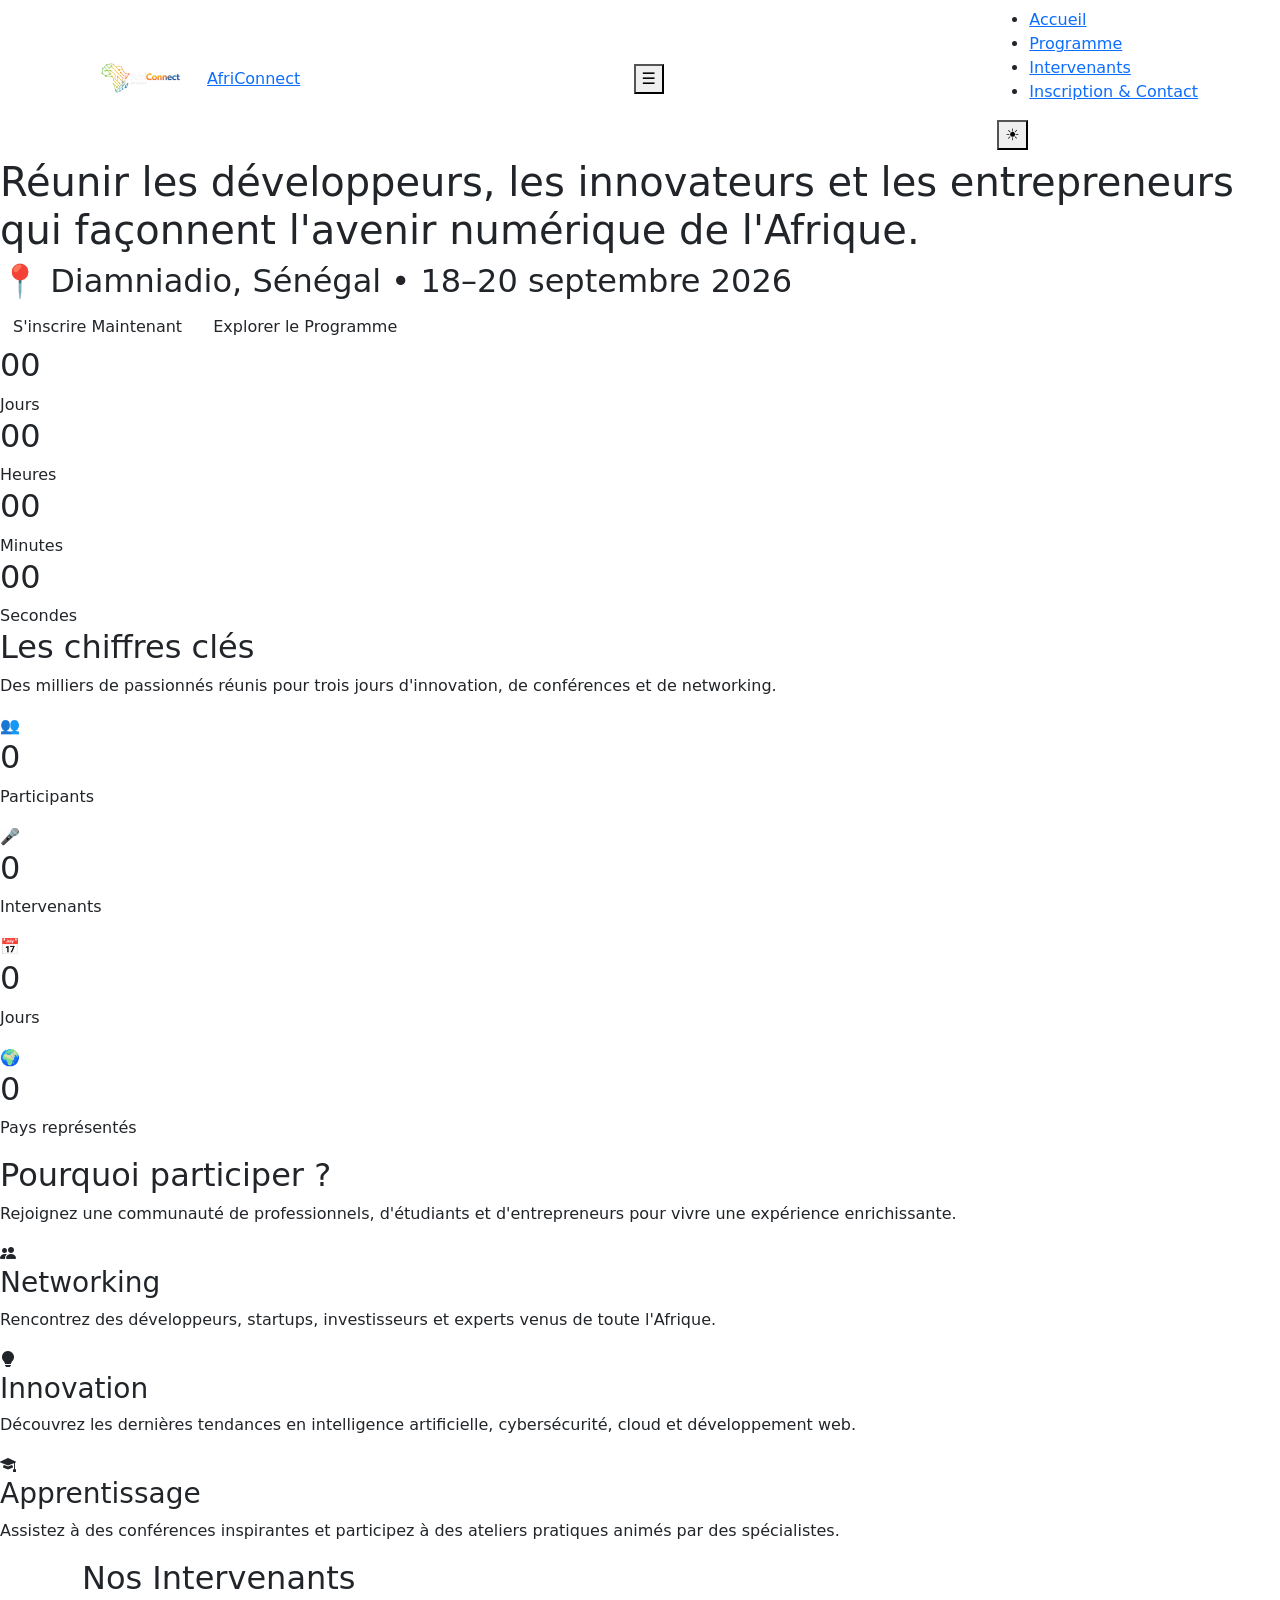
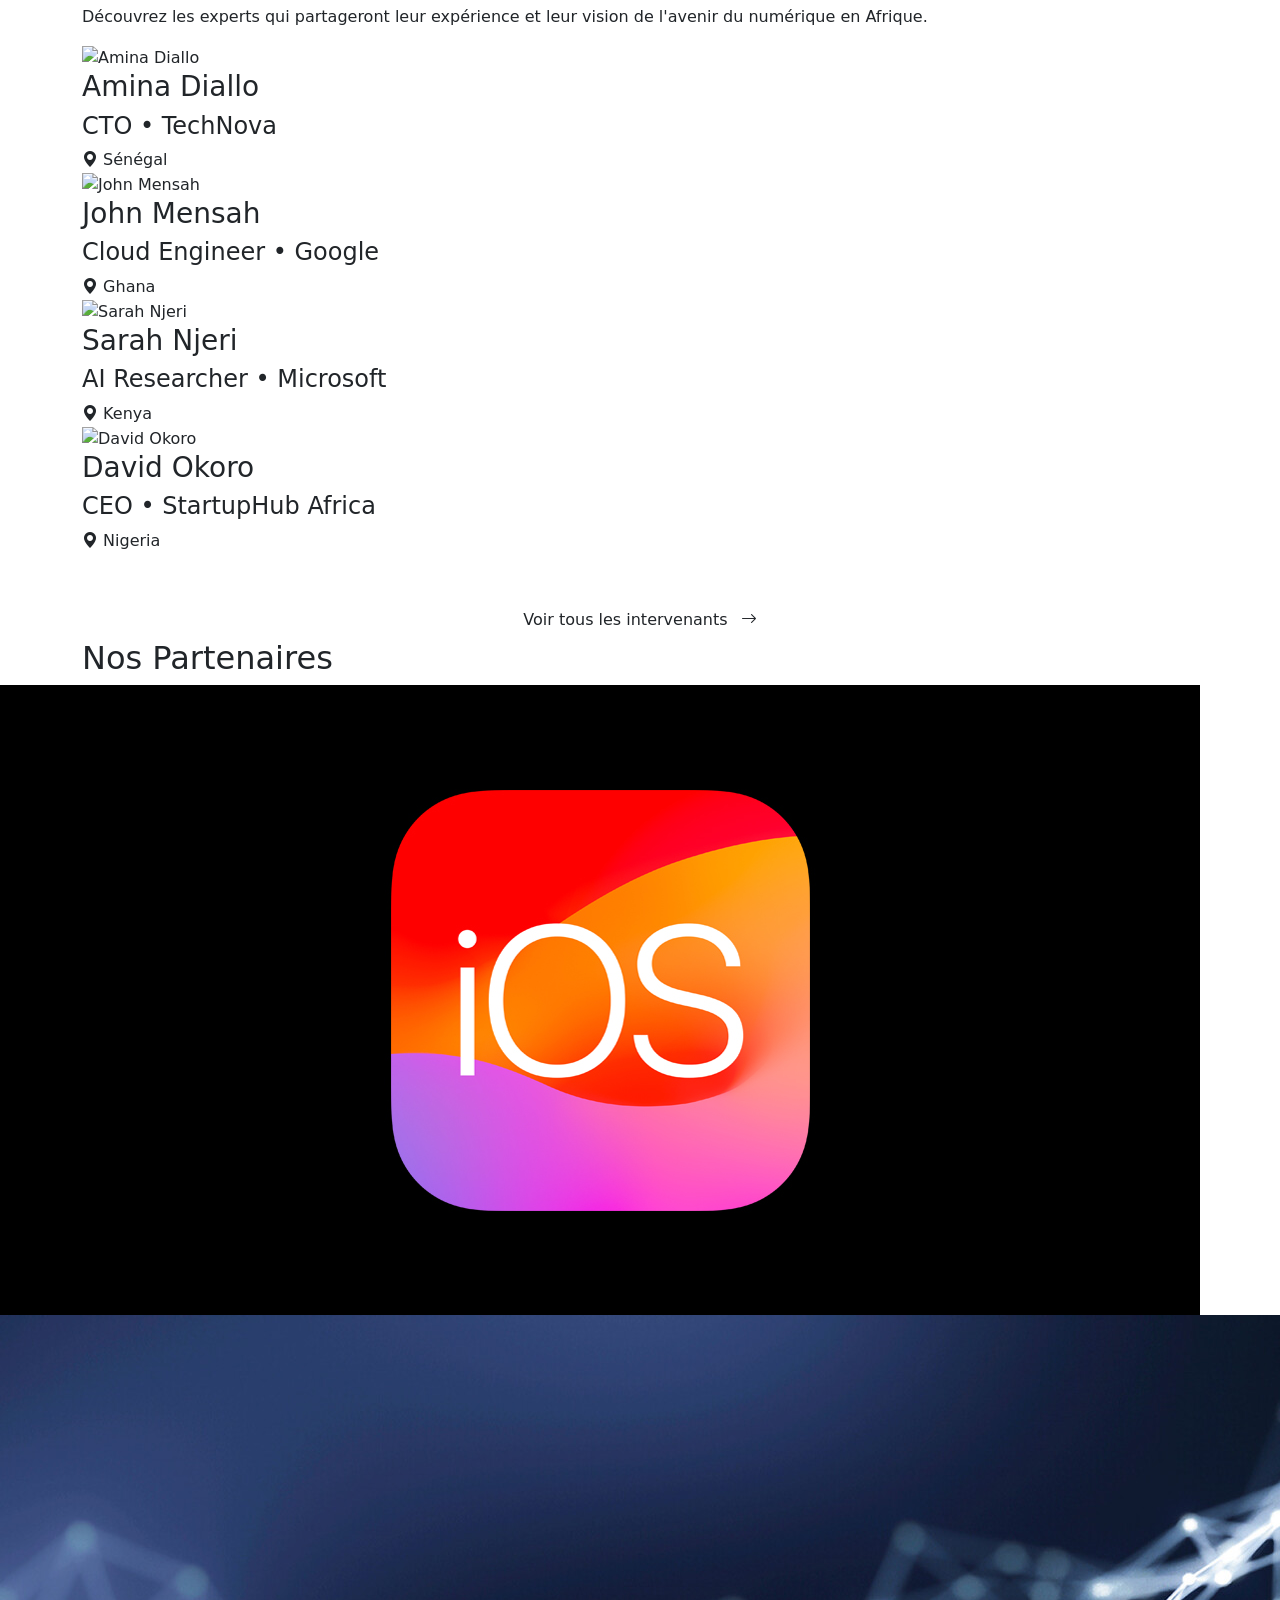
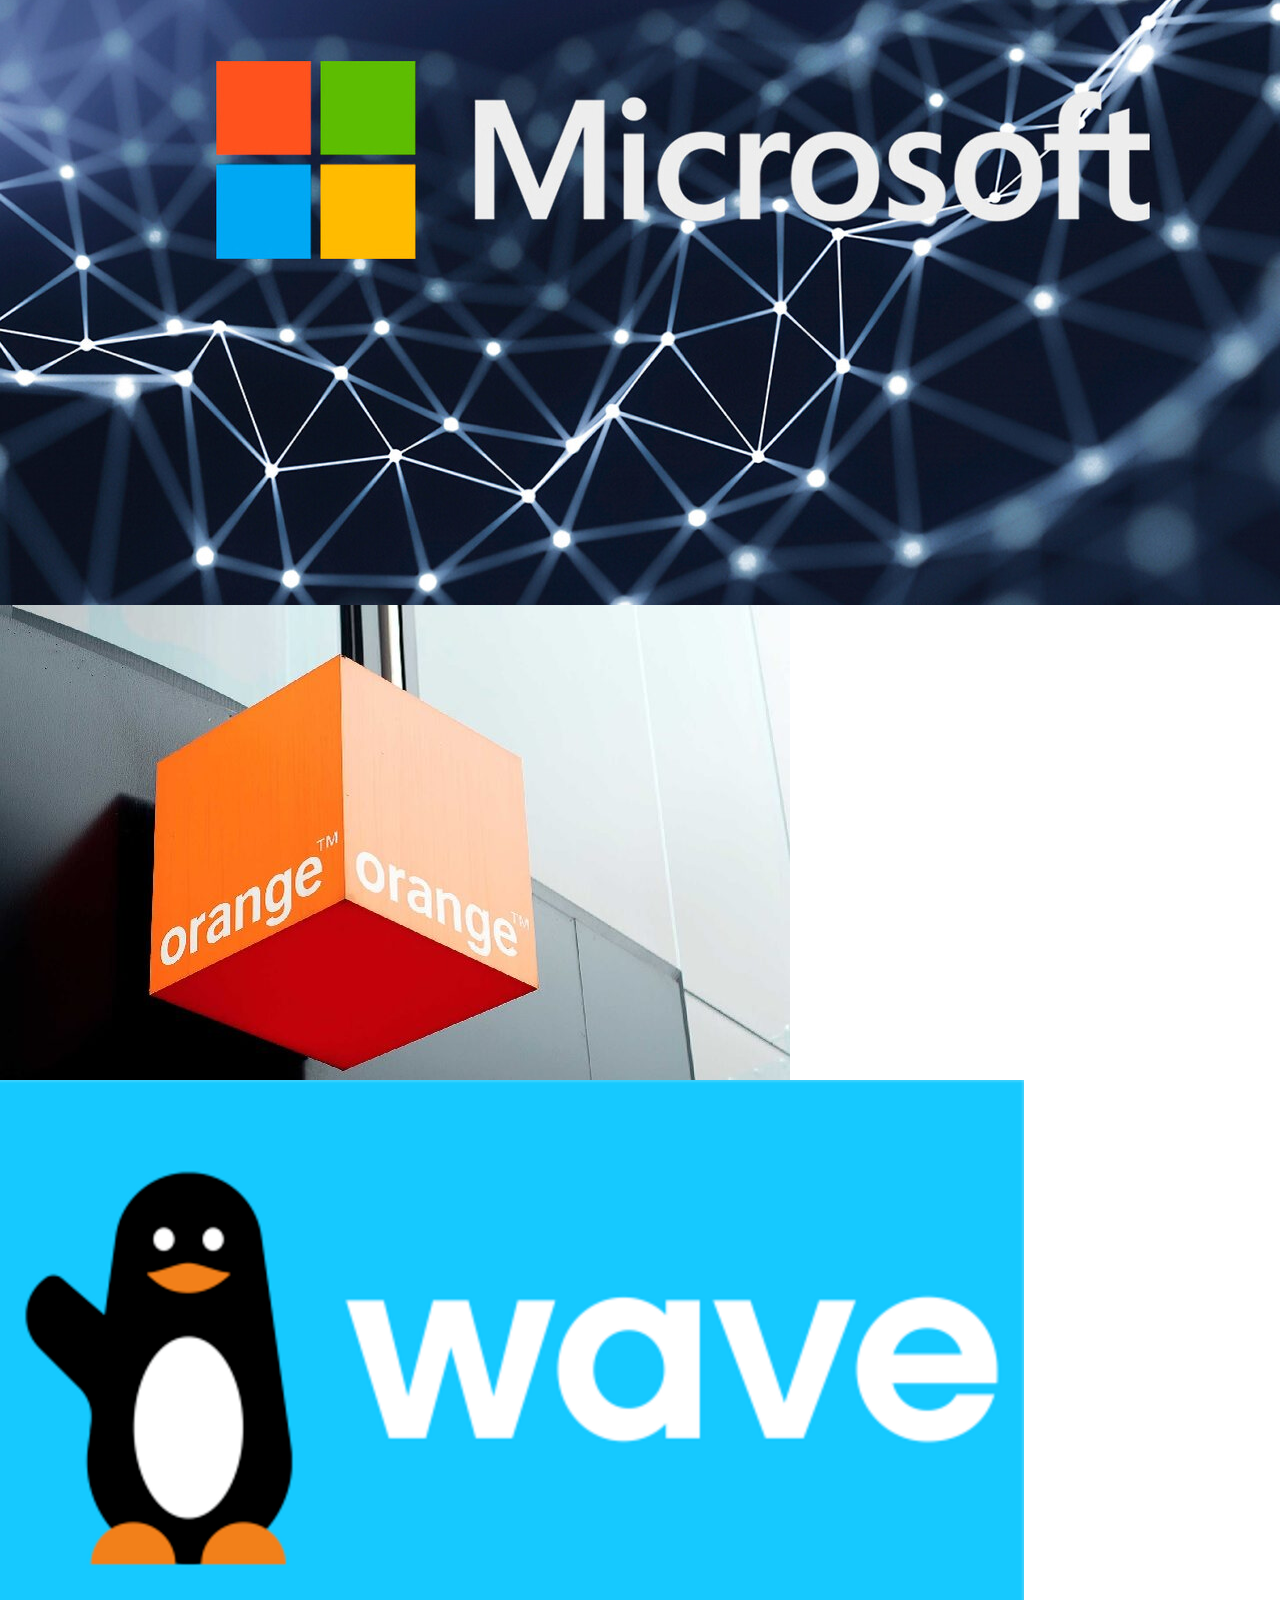
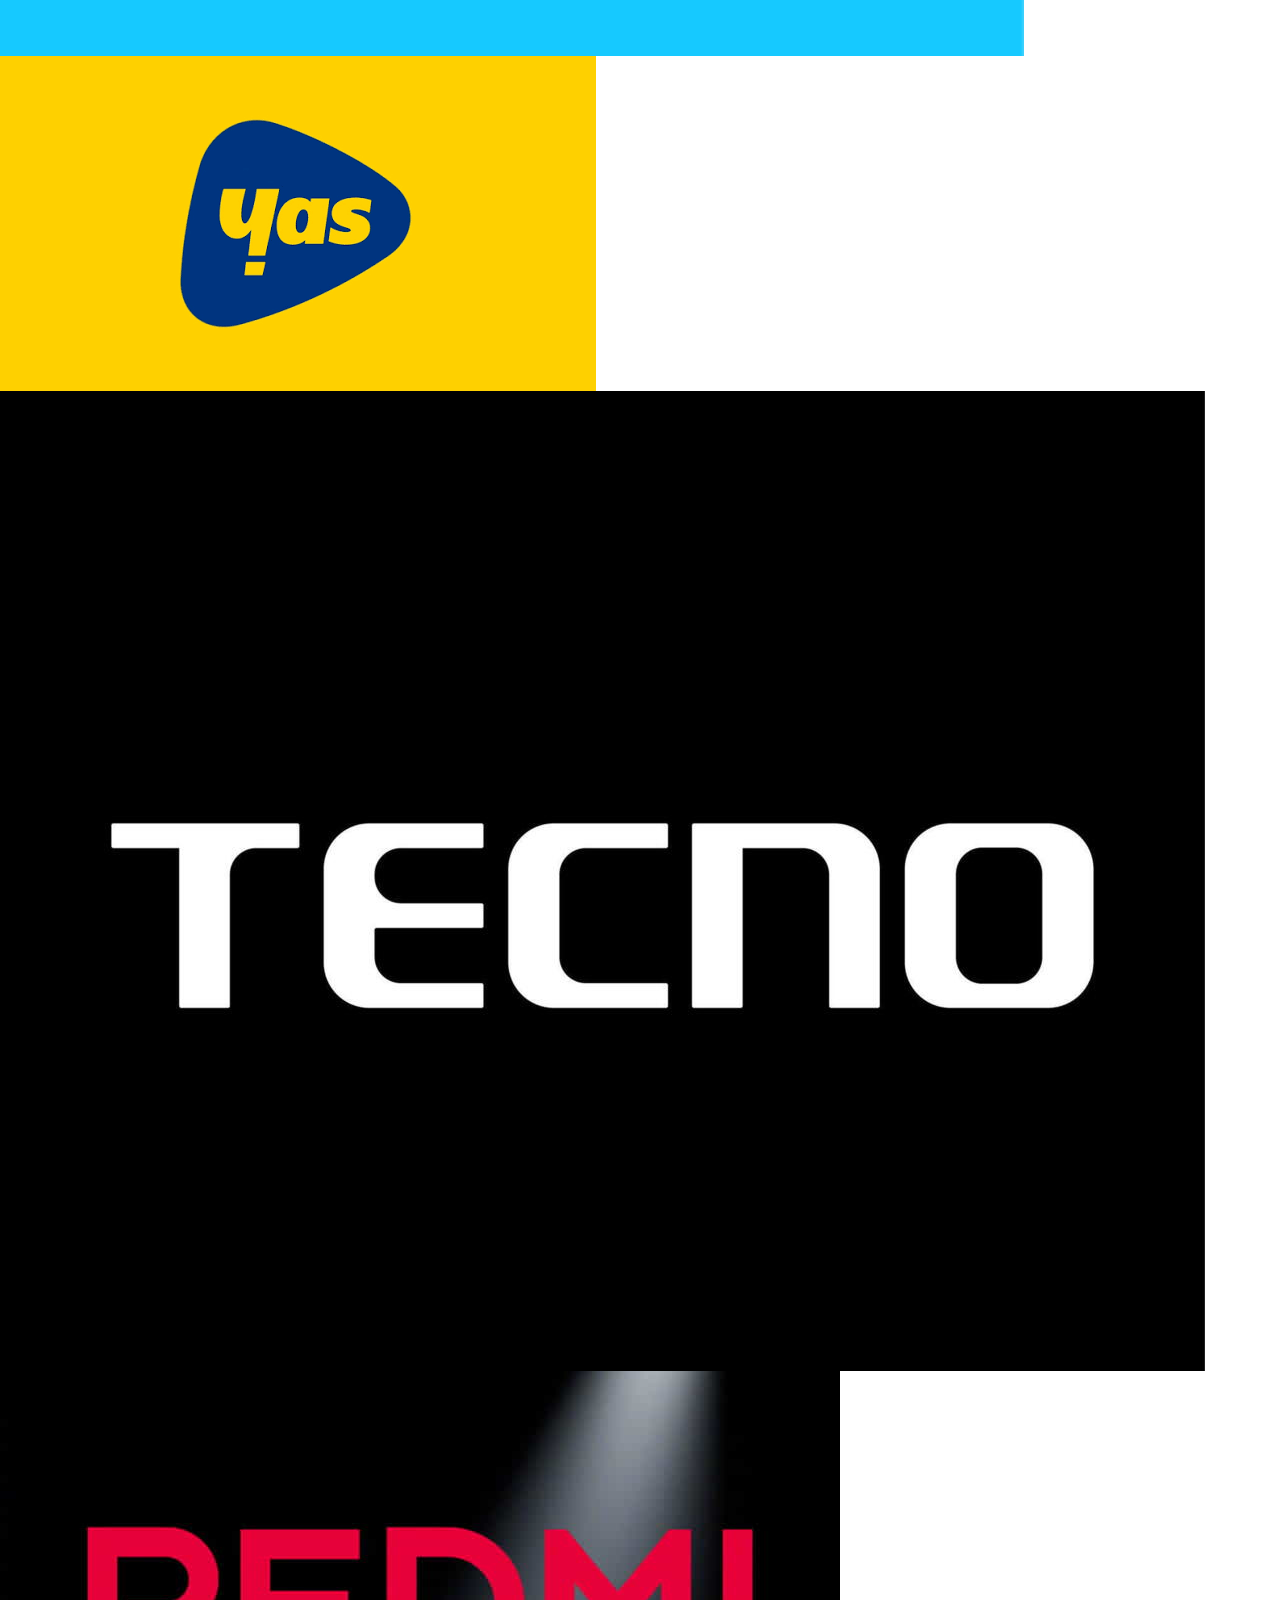
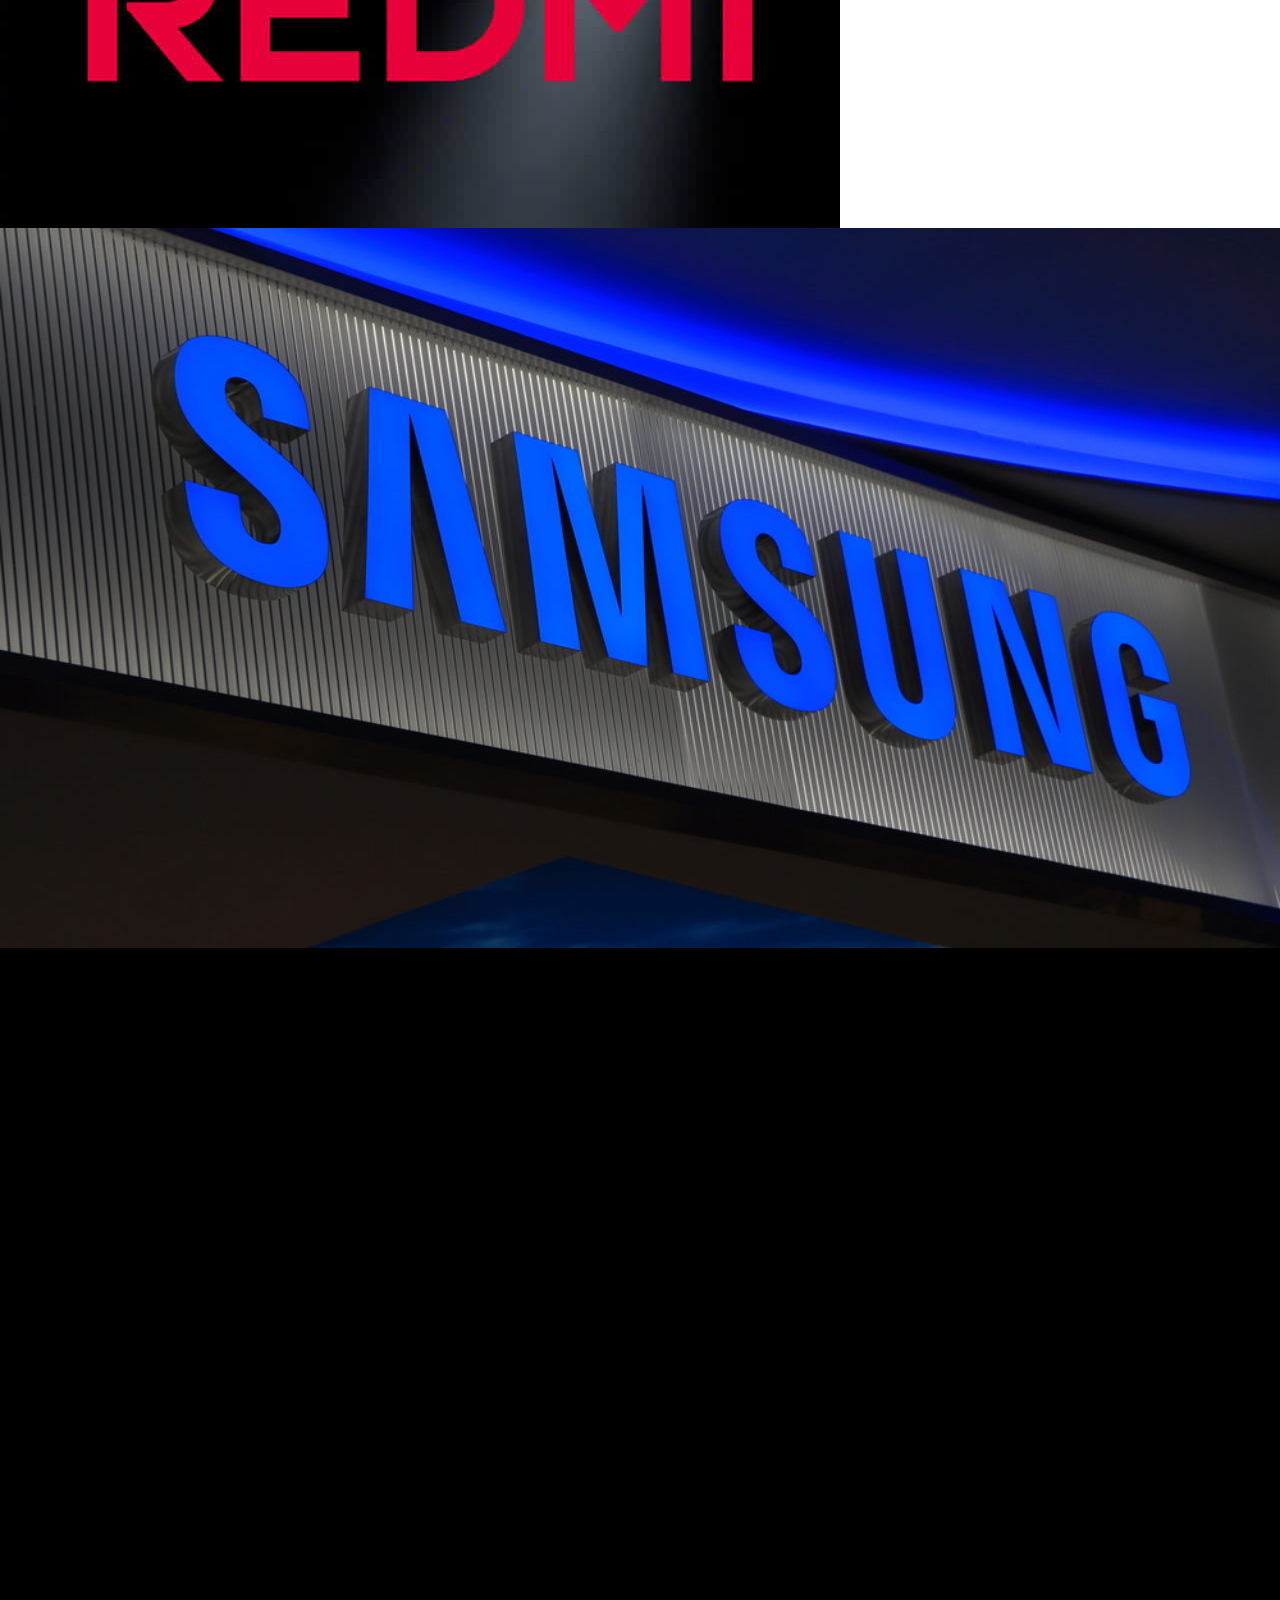
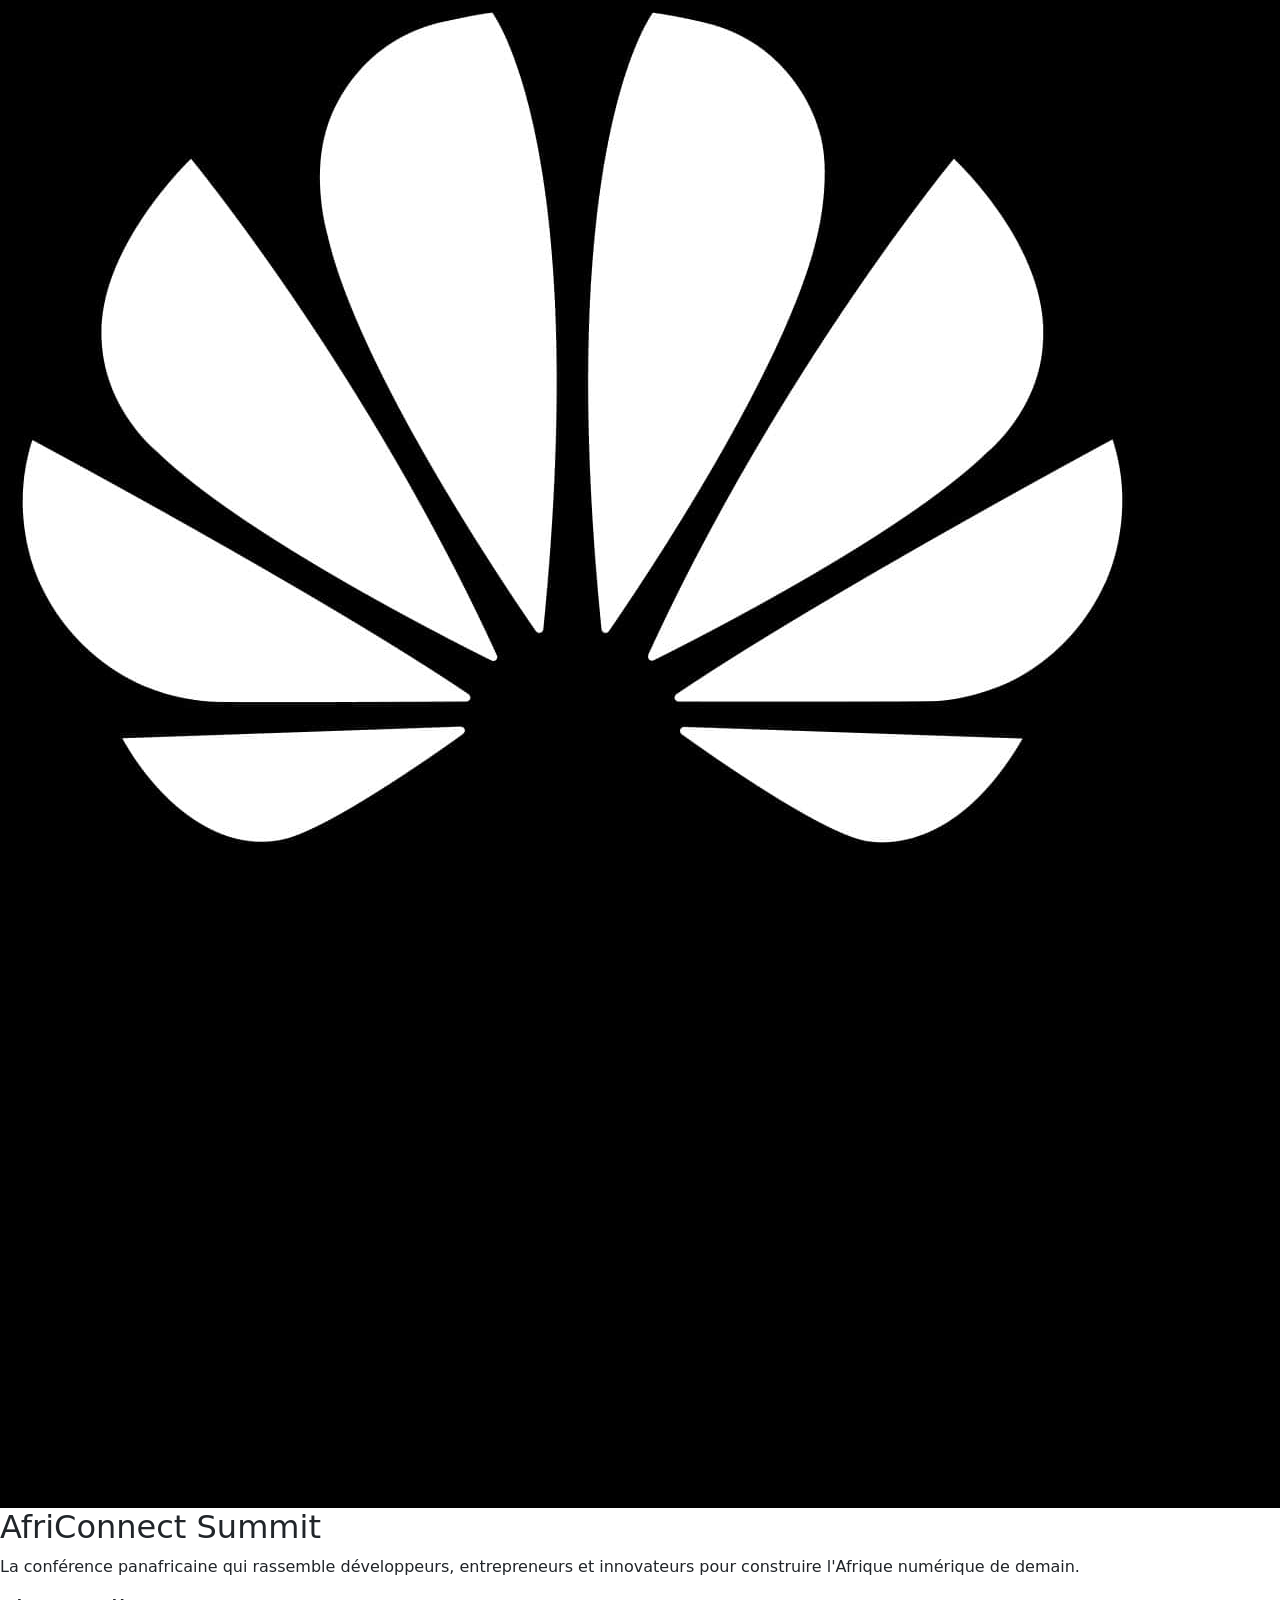
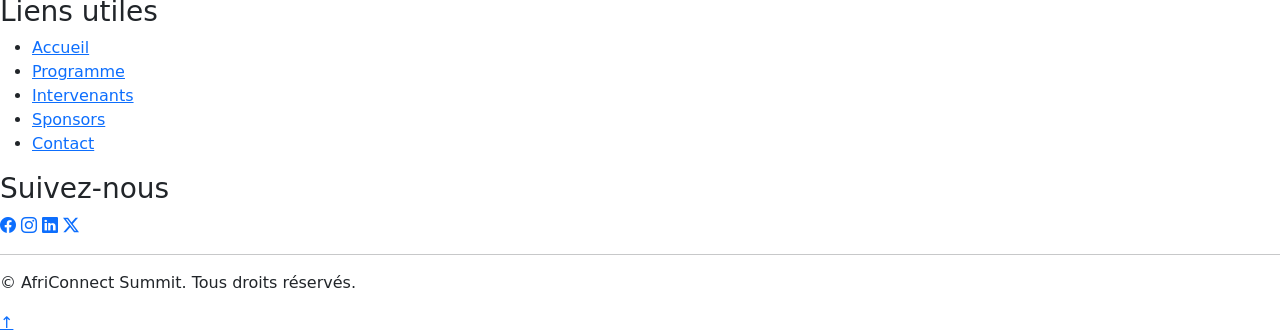
==== index.html @ ab61343c "structure html complete de toutes les pages" ====
<!doctype html>
<html lang="Fr">
  <head>
    <meta charset="UTF-8" >
    <meta name="viewport" content="width=device-width, initial-scale=1.0" >
    <link
      href="https://cdn.jsdelivr.net/npm/bootstrap@5.3.0/dist/css/bootstrap.min.css" rel="stylesheet">
    <link
      rel="stylesheet"
      href="https://cdn.jsdelivr.net/npm/bootstrap-icons/font/bootstrap-icons.css">
    <link rel="stylesheet" href="css/style.css" >
    <title>AfriConnect Summit - Accueil</title>
  </head>
  <body>
    <!--===================================================== 
              barre de navigation communne a toutes les pages
         ========================================================= -->

    <header>
      <nav class="navbar">
        <div class="container">
          <div class="logo">
            <img
              src="images/LogoAfriconnectSummit.png"
              alt="Logo AfriConnect"
              width="120">
            <a href="index.html">AfriConnect</a>
          </div>

          <button class="burger" id="burger">☰</button>

          <div class="nav-menu" id="nav-menu">
            <ul class="nav-links">
              <li><a href="index.html">Accueil</a></li>
              <li><a href="programme.html">Programme</a></li>
              <li><a href="intervenants.html">Intervenants</a></li>
              <li><a href="contact.html">Inscription & Contact</a></li>
            </ul>

            <button id="theme-btn" class="theme-btn">☀️</button>
          </div>
        </div>
      </nav>
    </header>
    <main>
      <!-- =======================================================
             section hero
     ======================================================== -->

      <section class="hero">
        <div class="texte-container">
          <h1 class="titre-pricipal">
            Réunir les développeurs, les innovateurs et les entrepreneurs qui
            façonnent l'avenir numérique de l'Afrique.
          </h1>
          <h2 class="sous-titre">
            📍 Diamniadio, Sénégal • 18–20 septembre 2026
          </h2>
        </div>
        <div class="btn-container">

          <a href="contact.html" class="btn ">S'inscrire Maintenant</a>

          <a href="programme.html" class="btn">Explorer le Programme</a>
        </div>

        <div class="compte-a-rebours">
          <div>
            <h2 id="jours">00</h2>
            <span>Jours</span>
          </div>

          <div>
            <h2 id="heures">00</h2>
            <span>Heures</span>
          </div>

          <div>
            <h2 id="minutes">00</h2>
            <span>Minutes</span>
          </div>

          <div>
            <h2 id="secondes">00</h2>
            <span>Secondes</span>
          </div>
        </div>
      </section>

      <!--============================
        section chiffres cles  
     ===========================-->
      <section class="stats-section">
        <div class="stats-container">
          <h2 class="titre">Les chiffres clés</h2>

          <p class="sous-titre">
            Des milliers de passionnés réunis pour trois jours d'innovation, de
            conférences et de networking.
          </p>

          <div class="stats-grid">
            <div class="stat-card">
              <div class="icon">👥</div>
              <h2 class="counter" data-target="1200">0</h2>
              <p>Participants</p>
            </div>

            <div class="stat-card">
              <div class="icon">🎤</div>
              <h2 class="counter" data-target="48">0</h2>
              <p>Intervenants</p>
            </div>

            <div class="stat-card">
              <div class="icon">📅</div>
              <h2 class="counter" data-target="3">0</h2>
              <p>Jours</p>
            </div>

            <div class="stat-card">
              <div class="icon">🌍</div>
              <h2 class="counter" data-target="12">0</h2>
              <p>Pays représentés</p>
            </div>
          </div>
        </div>
      </section>

      <section class="pourquoi-participer">
        <div class="why-container">
          <h2 class="titre">Pourquoi participer ?</h2>

          <p class="sous-titre">
            Rejoignez une communauté de professionnels, d'étudiants et
            d'entrepreneurs pour vivre une expérience enrichissante.
          </p>

          <div class="why-container">
            <div class="why-card">
              <div class="icon">
                <i class="bi bi-people-fill"></i>
              </div>

              <h3>Networking</h3>

              <p>
                Rencontrez des développeurs, startups, investisseurs et experts
                venus de toute l'Afrique.
              </p>
            </div>

            <div class="why-card">
              <div class="icon">
                <i class="bi bi-lightbulb-fill"></i>
              </div>

              <h3>Innovation</h3>

              <p>
                Découvrez les dernières tendances en intelligence artificielle,
                cybersécurité, cloud et développement web.
              </p>
            </div>

            <div class="why-card">
              <div class="icon">
                <i class="bi bi-mortarboard-fill"></i>
              </div>

              <h3>Apprentissage</h3>

              <p>
                Assistez à des conférences inspirantes et participez à des
                ateliers pratiques animés par des spécialistes.
              </p>
            </div>
          </div>
        </div>
      </section>

      <!--=============================
           section intervenants 
        ==================================-->

      <section class="intervenants-section">
        <div class="container">
          <h2 class="titre">Nos Intervenants</h2>

          <p class="sous-titre">
            Découvrez les experts qui partageront leur expérience et leur vision
            de l'avenir du numérique en Afrique.
          </p>

          <div class="intervenant-grid">
            <!-- intervenant 1 -->

            <div class="intervenant-card">
              <div class="intervenant-image">
                <img src="images/speaker1.jpg" alt="Amina Diallo" >
              </div>

              <div class="intervenant-content">
                <h3>Amina Diallo</h3>

                <h4>CTO • TechNova</h4>

                <span class="country">
                  <i class="bi bi-geo-alt-fill"></i>
                  Sénégal
                </span>
              </div>
            </div>

            <!-- intervenant 2 -->

            <div class="intervenant-card">
              <div class="intervenant-image">
                <img src="images/speaker2.jpg" alt="John Mensah" >
              </div>

              <div class="intervenant-content">
                <h3>John Mensah</h3>

                <h4>Cloud Engineer • Google</h4>

                <span class="country">
                  <i class="bi bi-geo-alt-fill"></i>
                  Ghana
                </span>
              </div>
            </div>

            <!-- intervenant 3 -->

            <div class="intervenant-card">
              <div class="intervenant-image">
                <img src="images/speaker3.jpg" alt="Sarah Njeri" >
              </div>

              <div class="intervenant-content">
                <h3>Sarah Njeri</h3>

                <h4>AI Researcher • Microsoft</h4>

                <span class="country">
                  <i class="bi bi-geo-alt-fill"></i>
                  Kenya
                </span>
              </div>
            </div>

            <!-- intervenant 4 -->

            <div class="intervenant-card">
              <div class="intervenant-image">
                <img src="images/speaker4.jpg" alt="David Okoro" >
              </div>

              <div class="intervenant-content">
                <h3>David Okoro</h3>

                <h4>CEO • StartupHub Africa</h4>

                <span class="country">
                  <i class="bi bi-geo-alt-fill"></i>
                  Nigeria
                </span>
              </div>
            </div>
          </div>

          <div class="text-center mt-5">
            <a href="intervenants.html" class="btn">
              Voir tous les intervenants

              <i class="bi bi-arrow-right ms-2"></i>
            </a>
          </div>
        </div>
      </section>

      <!--===========================
           section partenaires 
       ============================-->

      <section class="partenaires-section">
        <div class="container">
          <h2 class="titre">Nos Partenaires</h2>
        </div>
        <div class="partenaires-logos">
          <div class="partenaire-Or">
            <img src="images/ios-17-og.jpg" alt="Partenaire 1" >
            <img src="images/sponsort-or.jpeg" alt="partenaire 2" >
          </div>
        </div>
        <div class="partenaire-Argent">
          <img src="images/ornage.jpg" alt="Partenaire 3" >
          <img src="images/wave-senegal-mobile-money.png" alt="Partenaire 4" >
          <img src="images/yas.png" alt="Partenaire 5" >
        </div>
        <div class="partenaire-Bronze">
          <img src="images/tecno.jpg" alt="Partenaire 6" >
          <img src="images/REDMI-logo-1.jpg" alt="Partenaire 7" >
          <img src="images/marque-samsung.jpg" alt="Partenaire 8" >
          <img src="images/bronze-sponsor.jpg" alt="Partenaire 9" >
        </div>
      </section>
    </main>

    <!--==========================================
           footer commune a toutes les pages 
     ==============================================-->

      <footer class="footer">
        <div class="footer-container">
          <!-- Colonne 1 -->
          <div class="footer-column">
            <h2>AfriConnect Summit</h2>
            <p>
              La conférence panafricaine qui rassemble développeurs,
              entrepreneurs et innovateurs pour construire l'Afrique numérique
              de demain.
            </p>
          </div>

          <!-- Colonne 2 -->
          <div class="footer-column">
            <h3>Liens utiles</h3>

            <ul>
              <li><a href="index.html">Accueil</a></li>
              <li><a href="programme.html">Programme</a></li>
              <li><a href="intervenants.html">Intervenants</a></li>
              <li><a href="sponsors.html">Sponsors</a></li>
              <li><a href="contact.html">Contact</a></li>
            </ul>
          </div>

          <!-- Colonne 3 -->
          <div class="footer-column">
            <h3>Suivez-nous</h3>

            <div class="socials">
              <a href="#"><i class="bi bi-facebook"></i></a>
              <a href="#"><i class="bi bi-instagram"></i></a>
              <a href="#"><i class="bi bi-linkedin"></i></a>
              <a href="#"><i class="bi bi-twitter-x"></i></a>
            </div>
          </div>
        </div>

        <hr>

        <div class="footer-bottom">
          <p>
            © <span id="year"></span> AfriConnect Summit. Tous droits réservés.
          </p>

          <a href="#" class="back-to-top"> ↑ </a>
        </div>
      </footer>
  
    <script src="https://cdn.jsdelivr.net/npm/bootstrap@5.3.0/dist/js/bootstrap.bundle.min.js"></script>
    <script src="js/main.js"></script>
  </body>
</html>
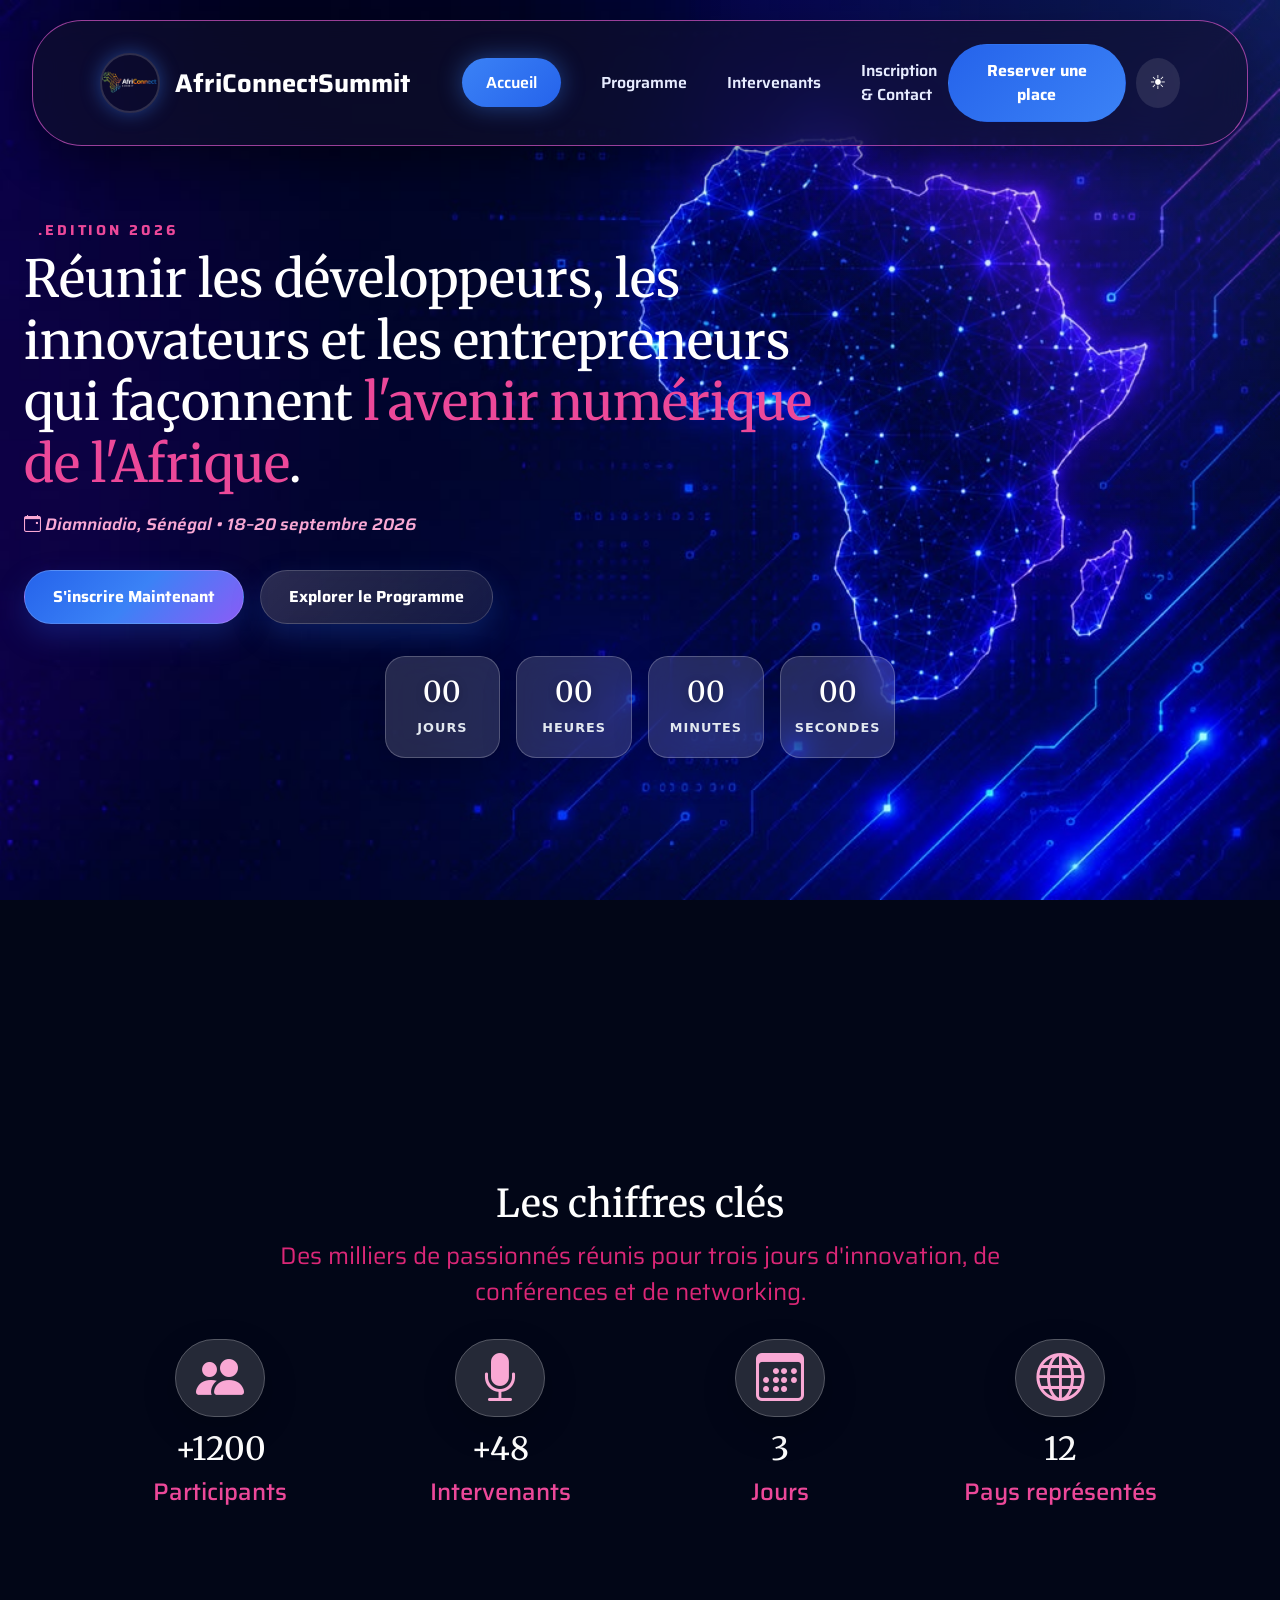
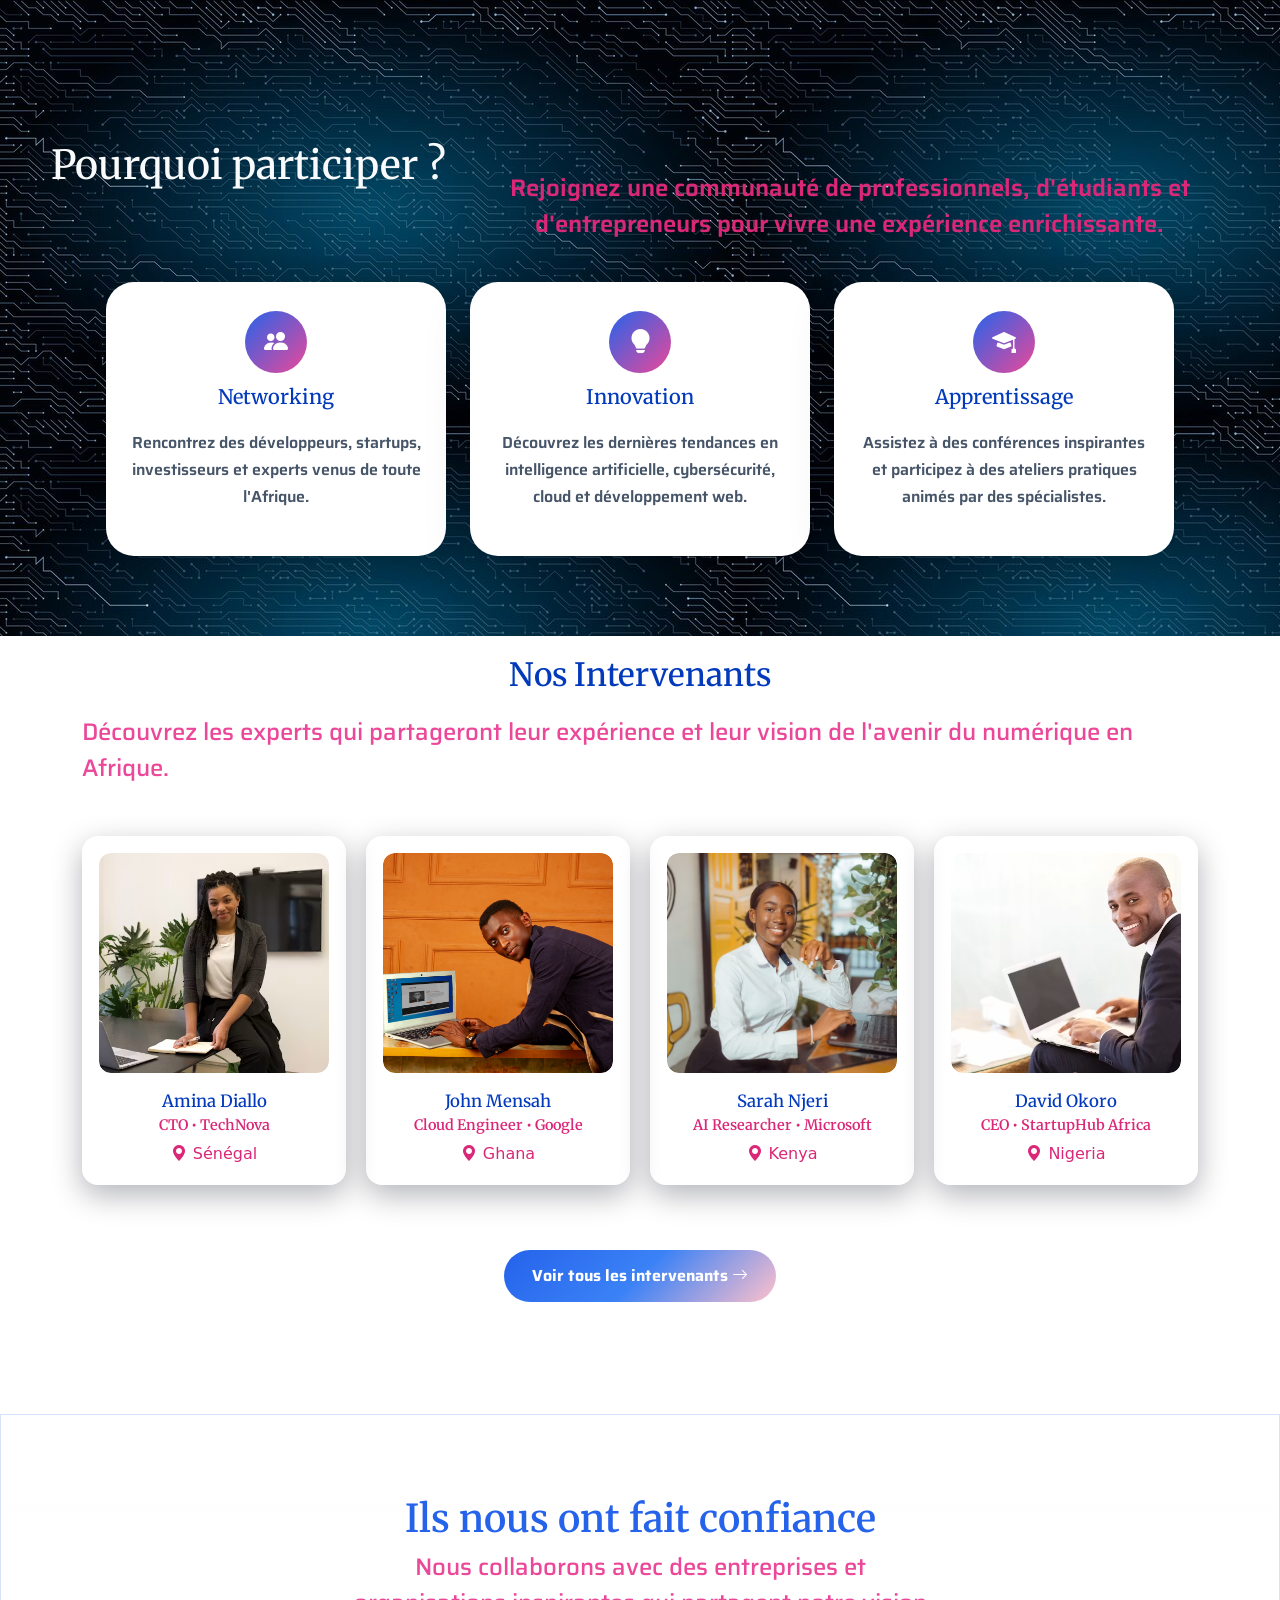
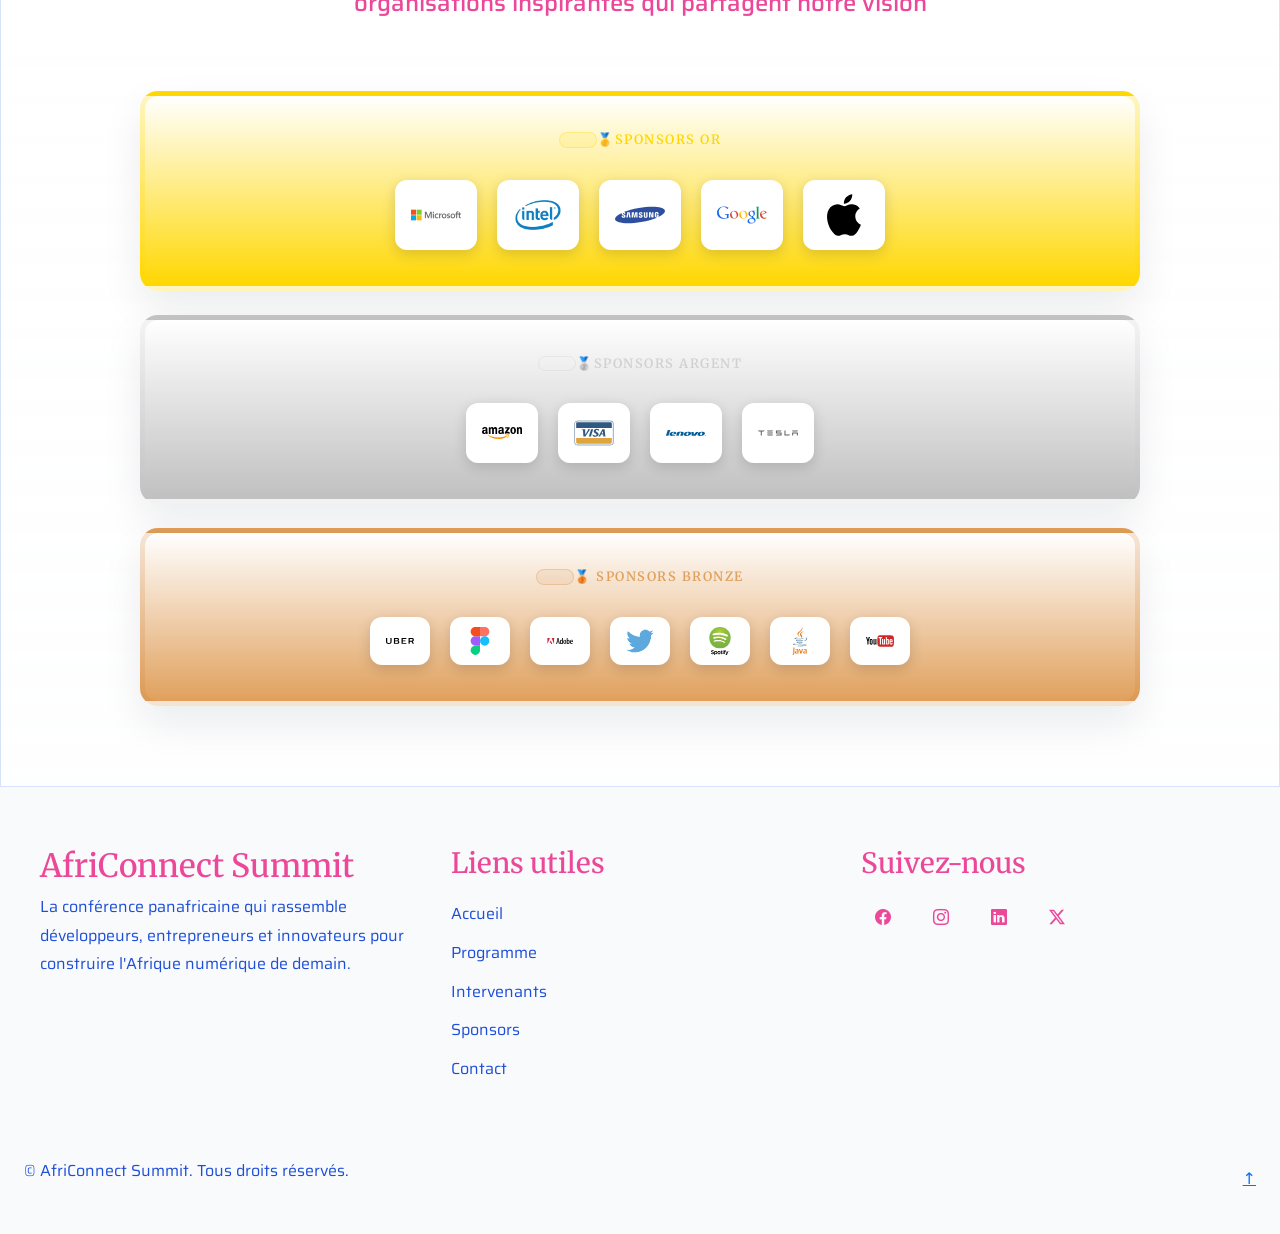
==== commit e01d928a: "stylisaion complete de la page accueil (index.html)" ====
--- a/index.html
+++ b/index.html
@@ -22,20 +22,24 @@
           <div class="logo">
             <img
               src="images/LogoAfriconnectSummit.png"
-              alt="Logo AfriConnect"
-              width="120">
-            <a href="index.html">AfriConnect</a>
+              alt="Logo AfriConnect">
+            <a href="index.html">AfriConnectSummit</a>
           </div>
 
           <button class="burger" id="burger">☰</button>
 
           <div class="nav-menu" id="nav-menu">
             <ul class="nav-links">
-              <li><a href="index.html">Accueil</a></li>
+              <li><a href="index.html" class="active">Accueil</a></li>
               <li><a href="programme.html">Programme</a></li>
               <li><a href="intervenants.html">Intervenants</a></li>
               <li><a href="contact.html">Inscription & Contact</a></li>
             </ul>
+            
+            <div class="nav-actions">
+              <a href="contact.html" class="btn">Reserver une place</a>
+          </div>
+          
 
             <button id="theme-btn" class="theme-btn">☀️</button>
           </div>
@@ -49,19 +53,22 @@
 
       <section class="hero">
         <div class="texte-container">
+          <div class="edition">
+             .EDITION 2026
+          </div>
           <h1 class="titre-pricipal">
             Réunir les développeurs, les innovateurs et les entrepreneurs qui
-            façonnent l'avenir numérique de l'Afrique.
+            façonnent <span class="highlight">l'avenir numérique de l'Afrique</span>.
           </h1>
-          <h2 class="sous-titre">
-            📍 Diamniadio, Sénégal • 18–20 septembre 2026
+          <h2 class="sous-titre-hero">
+            <i class="bi bi-calendar-event"> Diamniadio, Sénégal • 18–20 septembre 2026 </i> 
           </h2>
         </div>
         <div class="btn-container">
 
-          <a href="contact.html" class="btn ">S'inscrire Maintenant</a>
-
-          <a href="programme.html" class="btn">Explorer le Programme</a>
+          <a href="contact.html" class="btn-hero ">S'inscrire Maintenant</a>
+
+          <a href="programme.html" class="btn-hero">Explorer le Programme</a>
         </div>
 
         <div class="compte-a-rebours">
@@ -88,39 +95,42 @@
       </section>
 
       <!--============================
-        section chiffres cles  
-     ===========================-->
+          section chiffres cles  
+       ===========================-->
       <section class="stats-section">
+        <video autoplay muted loop playsinline class="bg-video"
+        src="images/13997022_3840_2160_60fps.mp4" type="video/mp4">
+      </video>
         <div class="stats-container">
-          <h2 class="titre">Les chiffres clés</h2>
-
-          <p class="sous-titre">
+          <h2 class="titre-stats">Les chiffres clés</h2>
+
+          <p class="sous-titre-cles">
             Des milliers de passionnés réunis pour trois jours d'innovation, de
             conférences et de networking.
           </p>
 
           <div class="stats-grid">
             <div class="stat-card">
-              <div class="icon">👥</div>
-              <h2 class="counter" data-target="1200">0</h2>
+              <p><i class="bi bi-people-fill"></i></p>
+              <h2 class="counter" data-target="1200">+1200</h2>
               <p>Participants</p>
             </div>
 
             <div class="stat-card">
-              <div class="icon">🎤</div>
-              <h2 class="counter" data-target="48">0</h2>
+              <p><i class="bi bi-mic-fill"></i></p>
+              <h2 class="counter" data-target="48">+48</h2>
               <p>Intervenants</p>
             </div>
 
             <div class="stat-card">
-              <div class="icon">📅</div>
-              <h2 class="counter" data-target="3">0</h2>
+              <p><i class="bi bi-calendar3"></i></p>
+              <h2 class="counter" data-target="3">3</h2>
               <p>Jours</p>
             </div>
 
             <div class="stat-card">
-              <div class="icon">🌍</div>
-              <h2 class="counter" data-target="12">0</h2>
+              <p><i class="bi bi-globe"></i></p>
+              <h2 class="counter" data-target="12">12</h2>
               <p>Pays représentés</p>
             </div>
           </div>
@@ -185,9 +195,9 @@
 
       <section class="intervenants-section">
         <div class="container">
-          <h2 class="titre">Nos Intervenants</h2>
-
-          <p class="sous-titre">
+          <h2 class="titre-speakers">Nos Intervenants</h2>
+
+          <p class="sous-titre-speakers">
             Découvrez les experts qui partageront leur expérience et leur vision
             de l'avenir du numérique en Afrique.
           </p>
@@ -197,9 +207,8 @@
 
             <div class="intervenant-card">
               <div class="intervenant-image">
-                <img src="images/speaker1.jpg" alt="Amina Diallo" >
-              </div>
-
+                <img src="images/amina-diallo.avif" alt="speaker1" >
+              </div>
               <div class="intervenant-content">
                 <h3>Amina Diallo</h3>
 
@@ -216,7 +225,7 @@
 
             <div class="intervenant-card">
               <div class="intervenant-image">
-                <img src="images/speaker2.jpg" alt="John Mensah" >
+                <img src="images/jhon.jpg" alt="John Mensah" >
               </div>
 
               <div class="intervenant-content">
@@ -235,7 +244,7 @@
 
             <div class="intervenant-card">
               <div class="intervenant-image">
-                <img src="images/speaker3.jpg" alt="Sarah Njeri" >
+                <img src="images/sarah.avif" alt="Sarah Njeri" >
               </div>
 
               <div class="intervenant-content">
@@ -254,7 +263,7 @@
 
             <div class="intervenant-card">
               <div class="intervenant-image">
-                <img src="images/speaker4.jpg" alt="David Okoro" >
+                <img src="images/david.avif" alt="David Okoro" >
               </div>
 
               <div class="intervenant-content">
@@ -270,40 +279,58 @@
             </div>
           </div>
 
-          <div class="text-center mt-5">
-            <a href="intervenants.html" class="btn">
+          <div class="btn-intervenant">
+            <a href="intervenants.html" class="btn-speakers">
               Voir tous les intervenants
-
-              <i class="bi bi-arrow-right ms-2"></i>
+              <i class="bi bi-arrow-right"></i>
             </a>
           </div>
         </div>
       </section>
+    
 
       <!--===========================
-           section partenaires 
+            section partenaires 
        ============================-->
 
       <section class="partenaires-section">
         <div class="container">
-          <h2 class="titre">Nos Partenaires</h2>
+          <h2 class="titre">Ils nous ont fait confiance</h2>
+          <p class="sous-titre-partenaire">Nous collaborons avec des entreprises et organisations inspirantes qui partagent notre vision</p>
         </div>
         <div class="partenaires-logos">
-          <div class="partenaire-Or">
-            <img src="images/ios-17-og.jpg" alt="Partenaire 1" >
-            <img src="images/sponsort-or.jpeg" alt="partenaire 2" >
-          </div>
-        </div>
-        <div class="partenaire-Argent">
-          <img src="images/ornage.jpg" alt="Partenaire 3" >
-          <img src="images/wave-senegal-mobile-money.png" alt="Partenaire 4" >
-          <img src="images/yas.png" alt="Partenaire 5" >
-        </div>
-        <div class="partenaire-Bronze">
-          <img src="images/tecno.jpg" alt="Partenaire 6" >
-          <img src="images/REDMI-logo-1.jpg" alt="Partenaire 7" >
-          <img src="images/marque-samsung.jpg" alt="Partenaire 8" >
-          <img src="images/bronze-sponsor.jpg" alt="Partenaire 9" >
+          <div class="partenaire-or">
+            <h3> 🥇sponsors Or </h3>
+            <img src="images/microsoft-logo.svg" alt="Logo Microsoft" >
+            <img src="images/intel-logo-png_seeklogo-181977.png" alt="Logo intel">
+            <img src="images/samsung-logo.svg" alt="Logo Samsung" >
+            <img src="images/google-1-1-logo.svg" alt="Logo Google">
+            <img src="images/apple-logo.svg" alt="logo apple">
+
+            
+          </div>
+          <div class="partenaire-argent">
+            <h3>🥈sponsors Argent</h3>
+            <img src="images/amazon-2-logo.svg" alt="Logo Amazon" >
+            <img src="images/visa-4-logo.svg" alt="Logo Visa" >
+            <img src="images/lenovo-1-logo.svg" alt="Logo Lenovo" >
+            <img src="images/tesla-9-logo.svg" alt="Logo Tesla" >
+            
+          </div>
+
+          <div class="partenaire-bronze">
+           <h3> 🥉 Sponsors Bronze </h3>
+            <img src="images/uber-12-logo.svg" alt="Logo Uber" >
+            <img src="images/figma-1-logo.svg" alt="Logo Figma" >
+            <img src="images/adobe-44195-logo.svg" alt="Logo Adobe" >
+            <img src="images/twitter-logo.svg" alt="Logo Twitter" >
+            <img src="images/spotify-logo.svg" alt="Logo spotify" >
+            <img src="images/java-4-logo.svg" alt="logo java" >
+            <img src="images/youtube-2-logo.svg" alt="youtube" >
+
+
+          
+          </div>
         </div>
       </section>
     </main>
@@ -339,6 +366,7 @@
 
           <!-- Colonne 3 -->
           <div class="footer-column">
+
             <h3>Suivez-nous</h3>
 
             <div class="socials">
@@ -361,7 +389,7 @@
         </div>
       </footer>
   
-    <script src="https://cdn.jsdelivr.net/npm/bootstrap@5.3.0/dist/js/bootstrap.bundle.min.js"></script>
-    <script src="js/main.js"></script>
-  </body>
+<script src="https://cdn.jsdelivr.net/npm/bootstrap@5.3.0/dist/js/bootstrap.bundle.min.js"></script>
+<script src="js/main.js"></script>
+</body>
 </html>
--- a/css/style.css
+++ b/css/style.css
@@ -0,0 +1,995 @@
+@import url('https://fonts.googleapis.com/css2?family=Merriweather:ital,opsz,wght@0,18..144,300..900;1,18..144,300..900&display=swap');
+@import url('https://fonts.googleapis.com/css2?family=Saira:ital,wght@0,100..900;1,100..900&display=swap');
+
+:root {
+  --blue:        #2563EB;
+  --blue-dark:   #1D4ED8;
+  --blue-light:  #60A5FA;
+
+  --pink:        #EC4899;
+  --pink-dark:   #DB2777;
+  --pink-light:  #F9A8D4;
+
+  --white:       #FFFFFF;
+  --off-white:   #F8FAFC;
+
+  --bg-color:    #F8FAFC;
+  --card-bg:     #FFFFFF;
+  --surface:     #EEF2FF;
+
+  --text-primary:   #023abb;
+  --text-secondary: #eff3f3;
+  --text-muted:     #e312ce;
+    
+   --font-title: 'Merriweather', serif;
+  --font-body: 'Saira', sans-serif;
+   --navbar-height: 85px;
+}
+
+/* ==============================
+     variable dark mode 
+============================= */
+body.dark-mode {
+  --bg-color:    #0F172A;
+  --card-bg:     #1E293B;
+  --surface:     #1E293B;
+
+  --text-primary:   #eff3f3;
+  --text-secondary: #023abb;
+  --text-muted:     #e312ce;
+}
+
+*, *::before, *::after {
+  margin: 0;
+  padding: 0;
+  box-sizing: border-box;  /* bordures paddings inclus dans la taille de l'element  */
+}
+h1, h2, h3, h4, h5, h6 {
+  font-family: var(--font-title);
+  color: var(--text-primary);
+}
+/* animation  */
+
+.fade-in {
+    animation: fadeIn 0.8s ease forwards;
+    opacity: 0;
+}
+
+@keyframes fadeIn {
+    from {
+        opacity: 0;
+    }
+    to {
+        opacity: 1;
+    }
+}
+
+@keyframes fadeInUp {
+  from {
+    opacity: 0;
+    transform: translateY(18px);
+  }
+  to {
+    opacity: 1;
+    transform: translateY(0);
+  }
+}
+
+
+@keyframes slideRight {
+    from {
+        transform: translateX(-60px);
+    }
+    to {
+        transform: translateX(0);
+    }
+}
+
+.element {
+    animation: slideDown 0.7s ease-out;
+}
+
+@keyframes slideDown {
+    from {
+        transform: translateY(-50px);
+    }
+    to {
+        transform: translateY(0);
+    }
+}
+@keyframes rotate {
+  from {
+    transform: rotate(-3deg);
+  }
+  to {
+    transform: rotate(3deg);
+  }
+}
+@keyframes backInLeft {
+  0% {
+    opacity: 0;
+    transform: translateX(-200px) scale(0.7);
+  }
+
+  80% {
+    opacity: 0.8;
+    transform: translateX(20px) scale(1.05);
+  }
+
+  100% {
+    opacity: 1;
+    transform: translateX(0) scale(1);
+  }
+}
+/* ==========================
+        NAVBAR FLOTTANTE
+========================== */
+
+.navbar {
+    position: fixed;
+    top: 20px;
+    left: 50%;
+    transform: translateX(-50%);
+    width: min(95%, 1400px);
+    z-index: 1000;
+    background: rgba(18, 18, 45, 0.60);
+    backdrop-filter: blur(18px);
+    -webkit-backdrop-filter: blur(18px);
+    border: 1px solid rgba(217, 87, 202, 0.695);
+    border-radius: 50px;
+    box-shadow:
+    0 15px 45px rgba(0,0,0,.35);
+    transition: .35s ease;
+}
+
+.navbar .container{
+display:flex;
+align-items:center;
+justify-content:space-between;
+gap:20px;
+padding:15px 30px;
+position:relative;
+}
+
+.burger{
+display:none;
+align-items:center;
+justify-content:center;
+width:46px;
+height:46px;
+border:none;
+border-radius:50%;
+background:rgba(255,255,255,.12);
+color:white;
+font-size:1.3rem;
+cursor:pointer;
+transition:.3s ease;
+}
+
+.burger:hover,
+.burger:focus-visible{
+background:#2563eb;
+outline:none;
+}
+
+.logo{
+display:flex;
+align-items:center;
+gap:15px;
+}
+
+.logo img{
+width:60px;
+height:60px;
+border-radius:50%;
+border:2px solid rgba(255,255,255,.15);
+box-shadow:
+0 0 20px rgba(59,130,246,.45);
+object-fit:cover;
+}
+
+.logo a{
+color:white;
+font-size:1.6rem;
+font-weight:700;
+text-decoration:none;
+font-family: var(--font-body);
+}
+
+.nav-menu{
+display:flex;
+align-items:center;
+justify-content:space-between;
+flex:1;
+}
+
+.nav-links{
+display:flex;
+align-items:center;
+gap:40px;
+list-style:none;
+margin:auto;
+}
+
+.nav-links a{
+position:relative;
+color:#e7ecff;
+text-decoration:none;
+font-weight:600;
+transition:.3s;
+font-family: var(--font-body);
+}
+
+.nav-links a:hover{
+color:white;
+}
+
+.nav-links a::after{
+content:"";
+position:absolute;
+left:0;
+bottom:-8px;
+width:0;
+height:2px;
+background:linear-gradient(
+ 90deg, #3b82f6, #8b5cf6);
+transition:.3s;
+}
+
+.nav-links a:hover::after{
+width:100%;
+}
+
+.nav-links .active{
+padding:12px 24px;
+border-radius:40px;
+background:linear-gradient(135deg,#3b82f6,#2563eb);color:white;
+box-shadow: 0 0 25px rgba(59,130,246,.45);
+}
+
+.nav-links .active::after{
+display:none;
+}
+
+.nav-actions{
+display:flex;
+align-items:center;
+gap:20px;
+}
+
+.btn{
+padding:14px 28px;
+border-radius:50px;
+text-decoration:none;
+font-weight:700;
+color:white;
+background:linear-gradient(135deg,#2563eb,#3b82f6);
+transition:.35s;
+font-family: var(--font-body);
+}
+
+.btn:hover{
+transform:translateY(-3px);
+box-shadow:0 10px 30px rgba(37,99,235,.45);
+}
+
+.theme-btn{
+width:50px;
+height:50px;
+border:none;
+border-radius:50%;
+cursor:pointer;
+background:rgba(255,255,255,.10);
+color:white;
+font-size:1.2rem;
+transition:.35s;
+margin-left: 10px;
+}
+
+.theme-btn:hover{
+transform:rotate(180deg);
+background:#2563eb;
+}
+
+.navbar.scrolled{
+top:10px;
+background:rgba(15,15,35,.78);
+box-shadow:0 10px 35px rgba(0,0,0,.45);
+}
+/* =================
+     section hero
+ ===================== */
+.hero {
+  position: relative;
+  min-height: 100vh;
+  display: flex;
+  flex-direction: column;
+  justify-content: center;
+  align-items: flex-start;
+  gap: 24px;
+  padding: 120px 24px 60px;
+  background-image:url(../images/afribg.jpeg);
+  background-repeat: no-repeat;
+  background-size: cover;
+  background-position: right top;
+  overflow: hidden;
+}
+
+.hero::before {
+  content: "";
+  position: absolute;
+  inset: 0;
+  background: radial-gradient(circle at top right, rgba(37, 99, 235, 0.28), transparent 38%);
+  pointer-events: none;
+}
+
+.texte-container,
+.btn-container,
+.compte-a-rebours {
+  position: relative;
+  z-index: 1;
+}
+
+.texte-container {
+  max-width: 900px;
+  width: 100%;
+}
+
+.edition {
+  display: inline-block;
+  margin-top: 10px;
+  padding: 8px 14px;
+  color: var(--pink);
+  font-weight: 700;
+  letter-spacing: 0.2em;
+  text-transform: uppercase;
+  font-size: 0.9rem;
+  font-family: var(--font-body);
+}
+
+.titre-pricipal {
+  font-size: clamp(2rem, 4vw, 3.4rem);
+  line-height: 1.2;
+  color: #ffffff;
+  margin-bottom: 16px;
+  max-width: 800px;
+  font-family: var(--font-title);
+   animation: fadeIn 3s ease forwards;
+    opacity: 0;
+}
+
+.highlight {
+  color:var(--pink);
+}
+
+.sous-titre-hero {
+  font-size: 1.05rem;
+  color: var(--pink-light);
+  font-weight: 600;
+  line-height: 1.6;
+  font-family: var(--font-body);
+}
+
+.btn-container {
+  display: flex;
+  /* flex-wrap: wrap; */
+  gap: 16px;
+}
+
+
+.btn-hero {
+  display: inline-flex;
+  align-items: center;
+  justify-content: center;
+  padding: 14px 28px;
+  border-radius: 999px;
+  text-decoration: none;
+  font-weight: 700;
+  color: white;
+  font-family: var(--font-body);
+  background: linear-gradient(135deg, #2563eb 0%, #3b82f6 50%, #8b5cf6 100%);
+  border: 1px solid rgba(255, 255, 255, 0.18);
+  box-shadow: 0 12px 30px rgba(37, 99, 235, 0.25);
+  transition: transform 0.25s ease, box-shadow 0.25s ease, filter 0.25s ease;
+  animation: fadeIn 0.8s ease forwards;
+  opacity: 0;
+}
+
+.btn-hero:hover {
+  transform: translateY(-3px);
+  box-shadow: 0 16px 35px rgba(37, 99, 235, 0.35);
+  filter: brightness(1.05);
+}
+
+.btn-hero:last-child {
+  background: linear-gradient(135deg, rgba(255, 255, 255, 0.16), rgba(255, 255, 255, 0.08));
+  backdrop-filter: blur(10px);
+}
+
+.compte-a-rebours {
+  display: grid;
+  grid-template-columns: repeat(4, minmax(0, 1fr));
+  gap: 16px;
+  max-width: 760px;
+  margin-top: 8px;
+  align-self: center;
+}
+
+.compte-a-rebours > div {
+  padding: 18px 14px;
+  text-align: center;
+  background: rgba(255, 255, 255, 0.14);
+  border: 1px solid rgba(255, 255, 255, 0.22);
+  border-radius: 20px;
+  box-shadow: 0 12px 35px rgba(0, 0, 0, 0.18);
+  backdrop-filter: blur(16px);
+  -webkit-backdrop-filter: blur(16px);
+  transition: transform 0.25s ease, box-shadow 0.25s ease, background 0.25s ease;
+}
+
+.compte-a-rebours > div:hover {
+  box-shadow: 0 16px 40px rgba(0, 0, 0, 0.22);
+  background: rgba(255, 255, 255, 0.18);
+}
+
+.compte-a-rebours h2 {
+  margin-bottom: 6px;
+  color: #ffffff;
+  font-size: 1.8rem;
+  text-shadow: 0 2px 8px rgba(0, 0, 0, 0.25);
+}
+
+.compte-a-rebours span {
+  color: #e2e8f0;
+  font-weight: 700;
+  letter-spacing: 0.08em;
+  text-transform: uppercase;
+  font-size: 0.8rem;
+}
+
+/* section chiffres cles */
+
+.stats-section {
+  position: relative;
+  min-height: 700px;
+  display: flex;
+  align-items: center;
+  justify-content: center;
+  padding: 80px 24px;
+  overflow: hidden;
+  background: #020617;
+}
+
+.bg-video {
+  position: absolute;
+  inset: 0;
+  width: 100%;
+  height: 100%;
+  object-fit: cover;
+  z-index: 0;
+}
+
+.stats-section::before {
+  content: "";
+  position: absolute;
+  inset: 0;
+  background: linear-gradient(90deg, rgba(2, 6, 23, 0.9), rgba(2, 6, 23, 0.55));
+  z-index: 1;
+}
+
+.stats-container {
+  position: relative;
+  z-index: 2;
+  width: min(1100px, 100%);
+  text-align: center;
+  color: var(--white);
+  padding-top: 190px;
+}
+
+.titre-stats {
+  color: var(--white);
+  font-size: clamp(2rem, 3vw, 2.8rem);
+  margin-bottom: 12px;
+  font-family: var(--font-title);
+  animation: backInLeft 5s ease-out both;
+}
+
+.sous-titre-cles {
+  color: var(--pink-dark);
+  font-size: 1.5rem;
+  max-width: 720px;
+  margin: 0 auto 32px;
+  font-family: var(--font-body);
+}
+
+.stats-grid {
+  display: grid;
+  grid-template-columns: repeat(4, minmax(0, 1fr));
+  gap: 20px;
+}
+
+.stat-card:hover {
+  transform: translateY(-4px);
+  box-shadow: 0 24px 70px rgba(0, 0, 0, 0.18);
+}
+
+.stat-card i{
+  font-size: 3rem;
+  color: var(--pink-light);
+  background: rgba(255, 255, 255, 0.14);
+  border: 1px solid rgba(255, 255, 255, 0.22);
+  border-radius: 50px;
+  box-shadow: 0 12px 35px rgba(0, 0, 0, 0.18);
+  backdrop-filter: blur(16px);
+  -webkit-backdrop-filter: blur(16px);
+  padding: 10px 20px 10px;
+}
+
+.stat-card h2 {
+  color: var(--white);
+  margin: 10px 0 6px;
+  font-size: 2rem;
+  font-family: var(--font-title);
+}
+
+.stat-card p:last-child {
+  color:var(--pink);
+  margin: 0;
+  font-family: var(--font-body);
+  font-size: 1.5rem;
+  font-weight: 500;
+}
+
+.pourquoi-participer {
+  padding: 80px 24px;
+  position: relative;
+  overflow: hidden;
+  background-image: url(../images/tech.jpg);
+}
+
+.pourquoi-participer::before {
+  content: "";
+  position: absolute;
+  inset: 0;
+  /* background: linear-gradient(); */
+  pointer-events: none;
+   /* backdrop-filter: blur(2px); */
+  /* -webkit-backdrop-filter: blur(2px); */
+}
+
+.pourquoi-participer .why-container {
+  max-width: 1200px;
+  margin: 0 auto;
+  display: flex;
+  flex-direction: column;
+  align-items: center;
+  gap: 32px;
+  position: relative;
+  z-index: 1;
+}
+
+.pourquoi-participer .why-container:last-of-type {
+  flex-direction: row;
+  flex-wrap: wrap;
+  justify-content: center;
+  gap: 24px;
+}
+
+.pourquoi-participer .titre{
+  text-align: center;
+  max-width: 760px;
+  font-family: var(--font-title);
+  font-size: 2.5rem;
+  color: var(--off-white);
+}
+.pourquoi-participer .sous-titre{
+  font-size: 1.5rem;
+  font-family: var(--font-body);
+  font-weight: 600;
+  margin-top: 90px;
+  color: var(--pink-dark);
+   text-align: center;
+  max-width: 760px;
+}
+
+.pourquoi-participer .why-card {
+  flex: 1 1 260px;
+  max-width: 340px;
+  display: flex;
+  flex-direction: column;
+  align-items: center;
+  text-align: center;
+  gap: 12px;
+  padding: 28px 24px;
+  border-radius: 28px;
+  background: var(--card-bg);
+  border: 1px solid rgba(255, 255, 255, 0.18);
+  box-shadow: 0 20px 50px rgba(0, 0, 0, 0.12);
+  animation: fadeIn 4s ease forwards;
+  opacity: 0;
+}
+
+.pourquoi-participer .icon {
+  width: 62px;
+  height: 62px;
+  display: flex;
+  align-items: center;
+  justify-content: center;
+  border-radius: 50%;
+  background: linear-gradient(135deg, var(--blue), var(--pink));
+  color: white;
+  font-size: 1.5rem;
+}
+
+.pourquoi-participer .why-card h3 {
+  font-size: 1.25rem;
+  color: var(--text-primary);
+}
+
+.pourquoi-participer .why-card p {
+  color: #475569;
+  line-height: 1.7;
+  font-family: var(--font-body);
+  font-weight: 600;
+}
+
+/* section nos intervenants  */
+
+.titre-speakers{
+  display: flex;
+  justify-content: center;
+  margin-top: 20px;
+  font-family: var(--font-title);
+}
+.sous-titre-speakers{
+  display: flex;
+  justify-content: center;
+  margin-top: 20px;
+  font-size: 1.5rem;
+  font-weight: 500;
+  color: var(--pink);
+  font-family: var(--font-body);
+  margin-bottom: 50px;
+}
+
+.intervenant-grid {
+  display: grid;
+  grid-template-columns: repeat(auto-fit, minmax(220px, 1fr));
+  gap: 20px;
+  align-items: start;
+}
+
+.intervenant-card {
+  display: flex;
+  flex-direction: column;
+  gap: 12px;
+  background: rgba(255, 255, 255, 0.06);
+  border: 1px solid rgba(255, 255, 255, 0.08);
+  border-radius: 16px;
+  padding: 16px;
+  box-shadow: 0 10px 30px rgba(2,6,23,0.3);
+  transition: transform 0.25s ease, box-shadow 0.25s ease;
+   animation: fadeIn 3s ease forwards;
+    opacity: 0;
+}
+
+.intervenant-card:hover {
+  transform: translateY(-6px);
+  box-shadow: 0 18px 40px rgba(2,6,23,0.36);
+}
+
+.intervenant-image {
+  width: 100%;
+  overflow: hidden;
+  border-radius: 12px;
+}
+
+.intervenant-image img {
+  display: block;
+  width: 100%;
+  height: 220px;
+  object-fit: cover;
+  border-radius: 12px;
+}
+
+.intervenant-content {
+  padding: 6px 4px 2px;
+  text-align: center;
+}
+
+.intervenant-content h3 {
+  margin-bottom: 6px;
+  font-size: 1.05rem;
+}
+
+.intervenant-content h4 {
+  margin-bottom: 8px;
+  font-size: 0.9rem;
+  color:var(--pink-dark);
+  font-weight: 600;
+}
+
+.intervenant-content .country {
+  display: inline-flex;
+  gap: 6px;
+  align-items: center;
+  color: var(--pink-dark);
+}
+.btn-speakers{
+padding:14px 28px;
+border-radius:50px;
+text-decoration:none;
+font-weight:700;
+color:white;
+background:linear-gradient(135deg,#2563eb,#3b82f6,pink);
+transition:.35s;
+font-family: var(--font-body);
+}
+.btn-speakers:hover {
+  transform: translateY(-3px);
+  box-shadow: 0 16px 35px rgba(37, 99, 235, 0.35);
+  filter: brightness(1.05);
+}
+
+.btn-intervenant {
+  display: flex;
+  justify-content: center;
+  margin: 40px 0 32px;
+  padding-top: 25px;
+}
+
+.intervenants-section {
+  padding-bottom: 80px;
+}
+
+.intervenants-section .text-center {
+  margin-bottom: 40px;
+}
+ /*==================
+    nos partenaire  
+   ===================*/
+
+.partenaires-section {
+  padding: 80px 20px;
+  text-align: center;
+  background: linear-gradient(180deg, rgba(255, 255, 255, 0.22), rgba(248, 250, 255, 0.12));
+  border: 1px solid rgba(37, 99, 235, 0.18);
+  
+}
+
+.partenaires-section .titre {
+  font-size: 2.4rem;
+  font-weight: 600;
+  color: var(--blue);
+  font-family: var(--font-title);
+}
+
+.sous-titre-partenaire {
+  color: var(--pink);
+  max-width: 580px;
+  margin: 0 auto 70px;
+  font-size: 1.5rem;
+  font-weight: 500;
+  font-family: var(--font-body);
+}
+
+.partenaires-logos {
+  display: flex;
+  flex-direction: column;
+  gap: 24px;
+  max-width: 1000px;
+  margin: 0 auto;
+}
+
+.partenaire-or,
+.partenaire-argent,
+.partenaire-bronze {
+  display: flex;
+  flex-wrap: wrap;
+  justify-content: center;
+  align-items: center;
+  gap: 20px;
+  padding: 36px;
+  border-radius: 18px;
+  background: rgba(255, 255, 255, 0.16);
+  border: 1px solid rgba(255, 255, 255, 0.22);
+  box-shadow: 0 18px 40px rgba(15, 23, 42, 0.08);
+}
+
+.partenaire-or h3,
+.partenaire-argent h3,
+.partenaire-bronze h3 {
+  width: 100%;
+  display: flex;
+  justify-content: center;
+  margin-bottom: 12px;
+  font-size: 0.8rem;
+  font-weight: 600;
+  letter-spacing: 1.5px;
+  text-transform: uppercase;
+}
+
+.partenaire-or h3::before,
+.partenaire-argent h3::before,
+.partenaire-bronze h3::before {
+  content: attr(data-label);
+  padding: 6px 18px;
+  border-radius: 999px;
+}
+
+/* --- Chips blancs pour les logos (lisibilité garantie, quel que soit le SVG) --- */
+.partenaires-logos img {
+  display: block;
+  background: #fff;
+  border-radius: 12px;
+  padding: 10px 16px;
+  object-fit: contain;
+  max-width: 100%;
+  height: auto;
+  transition: transform 0.25s ease, box-shadow 0.25s ease;
+  box-shadow: 0 4px 14px rgba(0, 0, 0, 0.15);
+}
+
+
+/* =========================================
+   OR
+   ========================================= */
+.partenaire-or {
+  border: 5px solid rgba(255, 215, 0, 0.25);
+  background: linear-gradient(white,gold);
+}
+
+.partenaire-or h3 { color: #ffd700; }
+
+.partenaire-or h3::before {
+  background: rgba(255, 215, 0, 0.12);
+  border: 1px solid rgba(255, 215, 0, 0.3);
+}
+
+.partenaire-or img {
+  max-height: 70px;
+  width: auto;
+  max-width: 300px;
+}
+
+/* ========================================
+   ARGENT
+   ========================================= */
+.partenaire-argent {
+  border: 5px solid  rgba(192, 192, 192, 0.2);
+  background: linear-gradient(white,silver);
+}
+
+.partenaire-argent h3 { color: #d0d0d0; }
+
+.partenaire-argent h3::before {
+  background: rgba(149, 146, 146, 0);
+  border: 1px solid rgba(192, 192, 192, 0.25);
+}
+
+.partenaire-argent img {
+  max-height: 60px;
+  width: auto;
+  max-width: 220px;
+}
+
+/* =========================================
+   BRONZE
+   ========================================= */
+.partenaire-bronze {
+  border: 5px solid rgba(205, 127, 50, 0.2);
+  background: linear-gradient(white,#e0a05c);
+}
+
+.partenaire-bronze h3 { color: #e0a05c; }
+
+.partenaire-bronze h3::before {
+  background: rgba(205, 127, 50, 0.1);
+  border: 1px solid rgba(205, 127, 50, 0.25);
+}
+
+.partenaire-bronze img {
+  max-height: 48px;
+  width: auto;
+  max-width: 200px;
+}
+
+/* --- Responsive --- */
+@media (max-width: 700px) {
+  .partenaire-or, .partenaire-argent, .partenaire-bronze {
+    padding: 24px;
+    gap: 14px;
+  }
+}
+
+
+
+/* ===========================
+   FOOTER
+=========================== */
+
+.footer {
+  background: var(--bg-color);
+  padding: 60px 24px 32px;
+}
+
+.footer-container {
+  max-width: 1200px;
+  margin: 0 auto;
+  display: grid;
+  grid-template-columns: repeat(3, minmax(220px, 1fr));
+  gap: 32px;
+  align-items: start;
+}
+
+.footer-column h2,
+.footer-column h3 {
+  color:var(--pink);
+}
+
+.footer-column p,
+.footer-column ul,
+.footer-bottom p {
+  color: var(--blue-dark);
+  line-height: 1.8;
+  font-family: var(--font-body);
+}
+
+.footer-column ul {
+  list-style: none;
+  padding: 0;
+  margin: 20px 0 0;
+  display: grid;
+  gap: 10px;
+}
+
+.footer-column ul li a {
+  color: var(--blue-dark);
+  text-decoration: none;
+  transition: color 0.25s ease, transform 0.25s ease;
+}
+
+.footer-column ul li a:hover {
+  color: var(--pink);
+  transform: translateX(3px);
+}
+
+.socials {
+  display: flex;
+  gap: 14px;
+  margin-top: 16px;
+}
+
+.socials a {
+  display: inline-flex;
+  align-items: center;
+  justify-content: center;
+  width: 44px;
+  height: 44px;
+  border-radius: 50%;
+  border: 1px solid rgba(255, 255, 255, 0.12);
+  color: var(--pink);
+  background: rgba(255, 255, 255, 0.04);
+}
+
+.socials a:hover {
+  transform: translateY(-2px);
+  background: rgba(37, 99, 235, 0.18);
+  border-color: rgba(37, 99, 235, 0.45);
+}
+
+.footer hr {
+  border: none;
+  border-top: 1px solid rgba(255, 255, 255, 0.12);
+  margin: 40px 0 32px;
+}
+
+.footer-bottom {
+  display: flex;
+  justify-content: space-between;
+  align-items: center;
+  gap: 20px;
+  flex-wrap: wrap;
+}
+
+
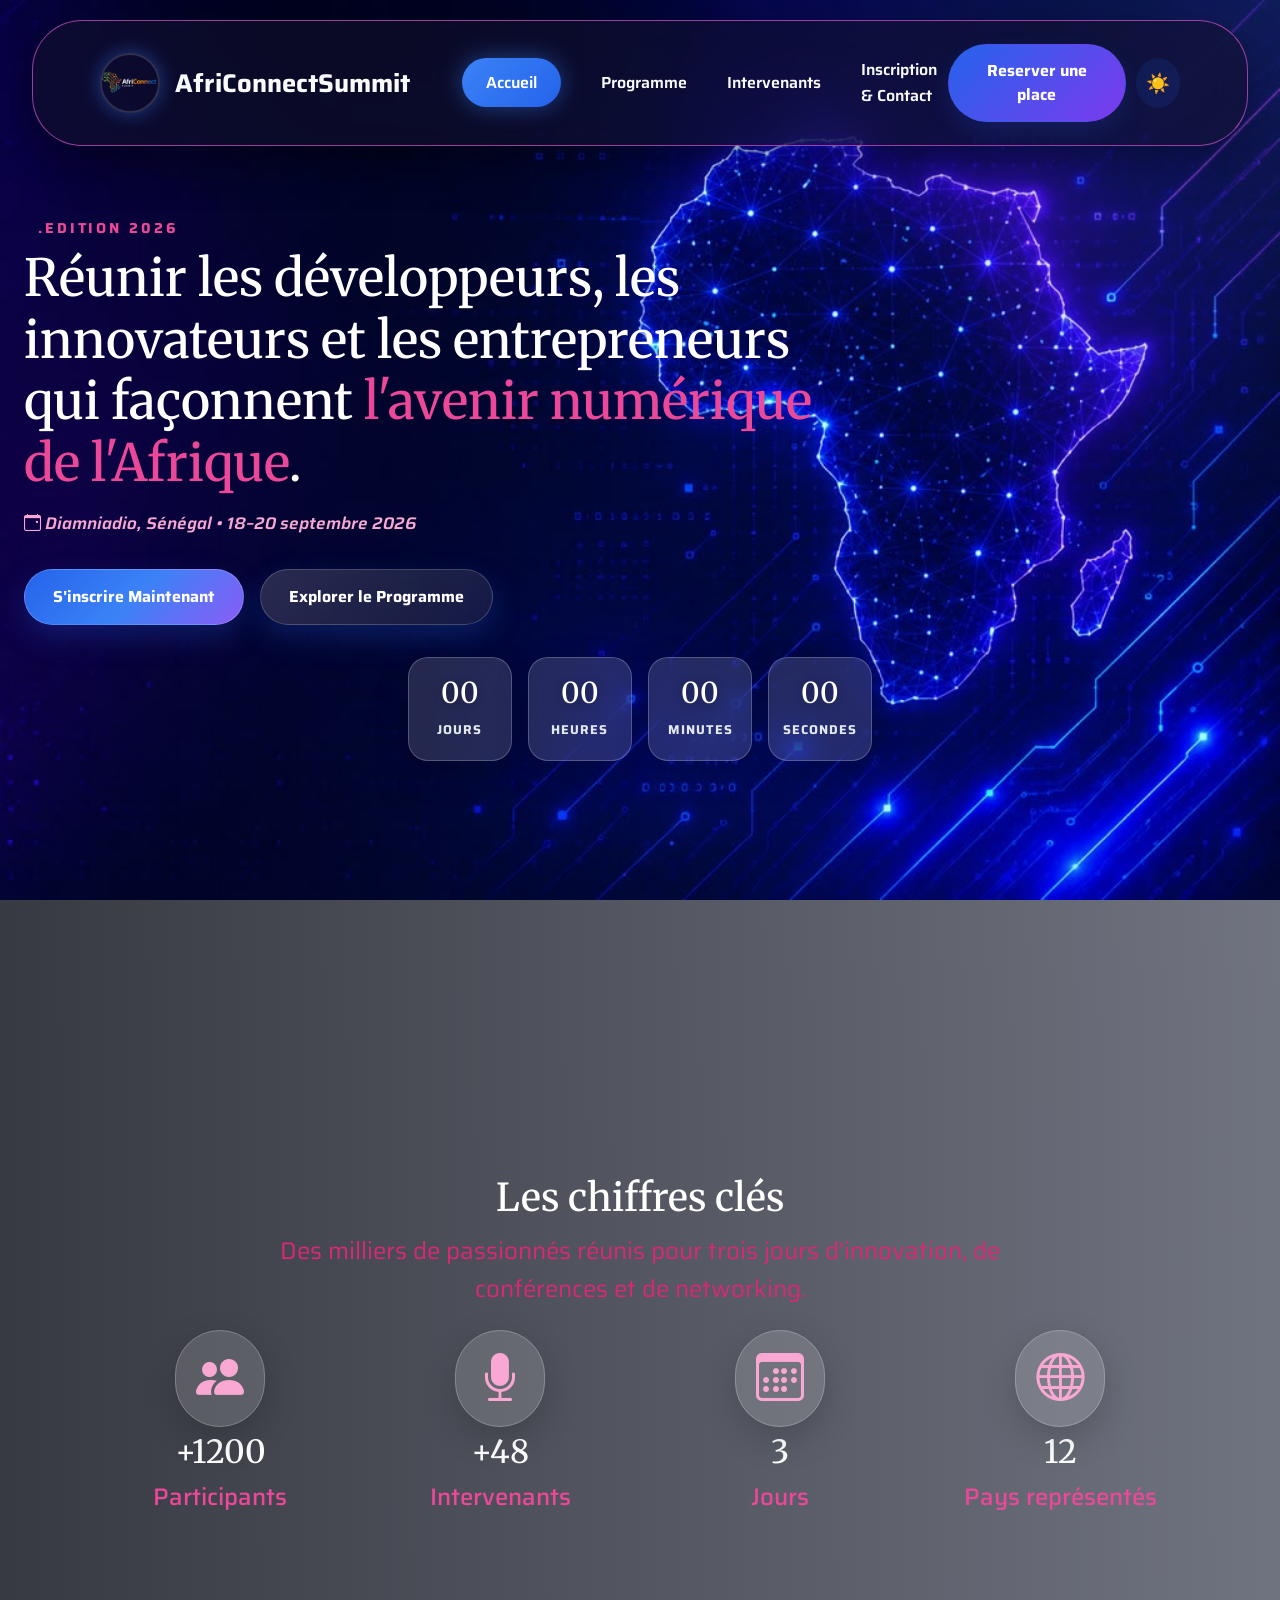
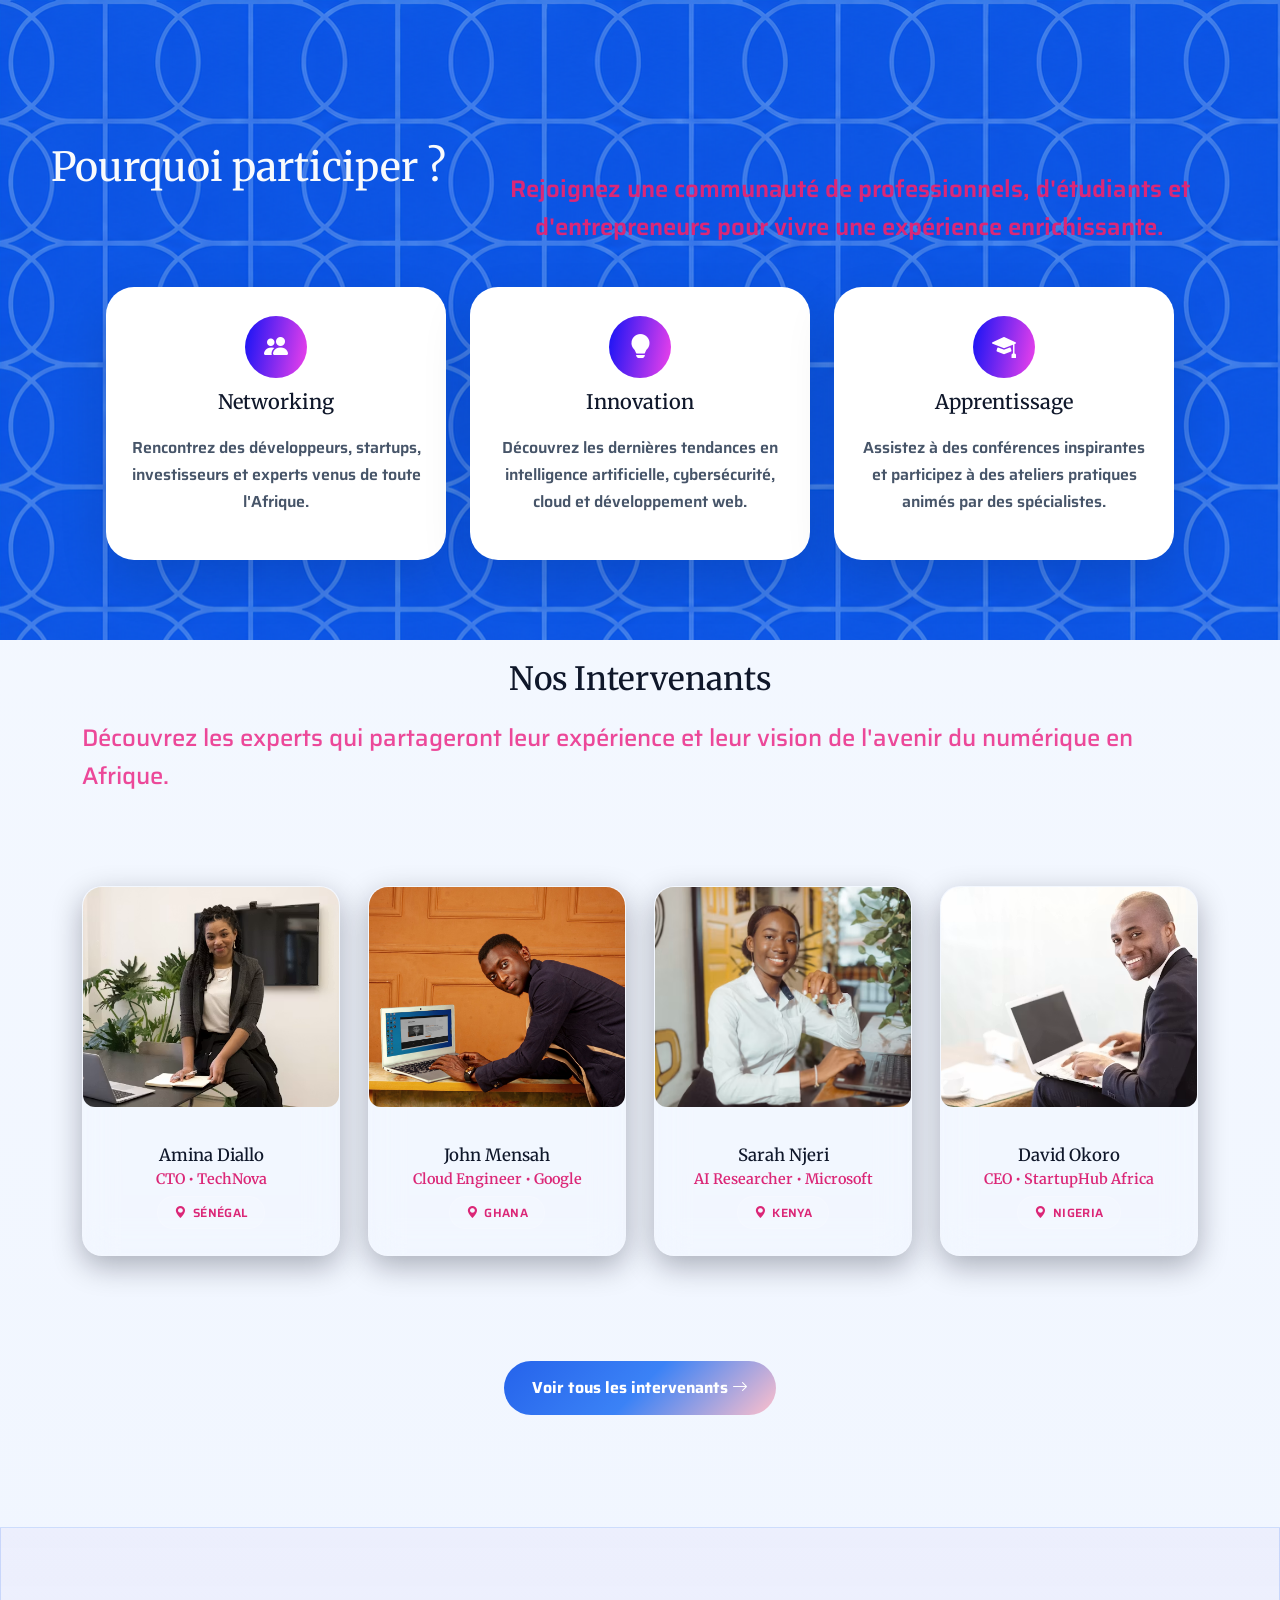
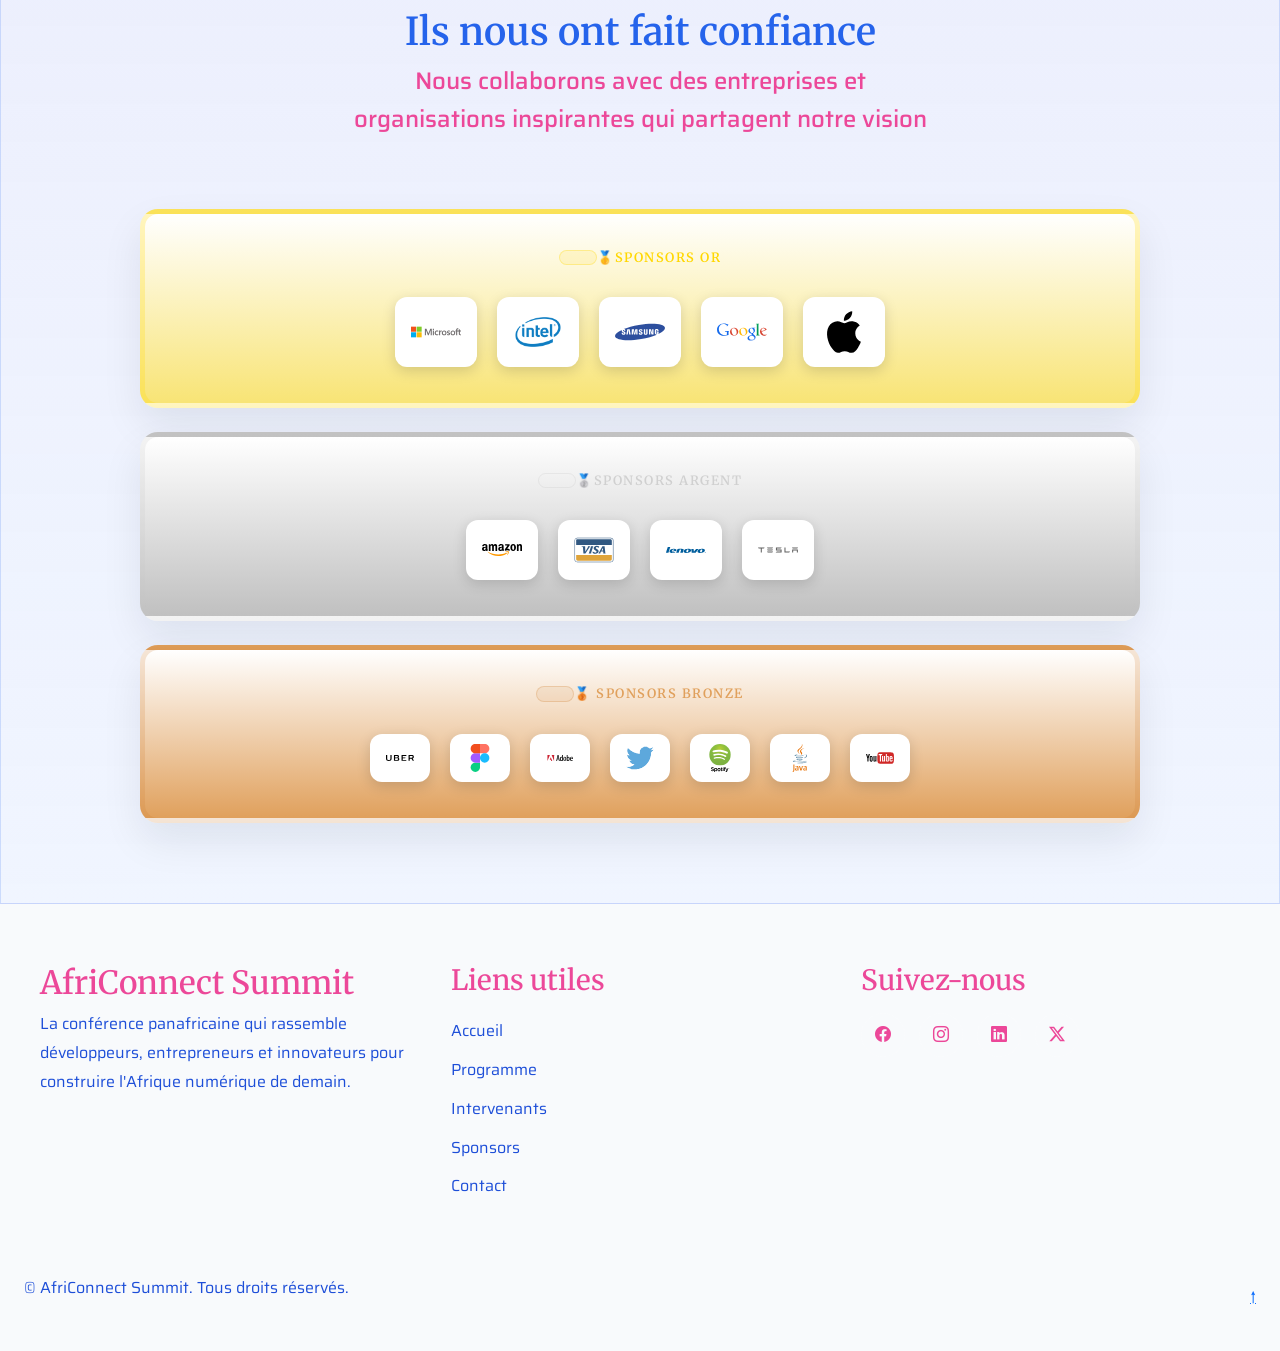
==== commit 8319183c: "Page contact.html entierement stylisee" ====
--- a/index.html
+++ b/index.html
@@ -97,6 +97,7 @@
       <!--============================
           section chiffres cles  
        ===========================-->
+       
       <section class="stats-section">
         <video autoplay muted loop playsinline class="bg-video"
         src="images/13997022_3840_2160_60fps.mp4" type="video/mp4">
--- a/css/style.css
+++ b/css/style.css
@@ -9,6 +9,8 @@
   --pink:        #EC4899;
   --pink-dark:   #DB2777;
   --pink-light:  #F9A8D4;
+  --accent:      #7C3AED;
+  --accent-soft: #EDE9FE;
 
   --white:       #FFFFFF;
   --off-white:   #F8FAFC;
@@ -17,13 +19,14 @@
   --card-bg:     #FFFFFF;
   --surface:     #EEF2FF;
 
-  --text-primary:   #023abb;
-  --text-secondary: #eff3f3;
-  --text-muted:     #e312ce;
+  --text-primary:   #0F172A;
+  --text-secondary: #F8FAFC;
+  --text-muted:     #475569;
+  --border-soft:    rgba(148, 163, 184, 0.25);
     
-   --font-title: 'Merriweather', serif;
+  --font-title: 'Merriweather', serif;
   --font-body: 'Saira', sans-serif;
-   --navbar-height: 85px;
+  --navbar-height: 85px;
 }
 
 /* ==============================
@@ -42,8 +45,16 @@
 *, *::before, *::after {
   margin: 0;
   padding: 0;
-  box-sizing: border-box;  /* bordures paddings inclus dans la taille de l'element  */
-}
+  box-sizing: border-box;
+}
+
+body {
+  font-family: var(--font-body);
+  background: linear-gradient(180deg, #f8fbff 0%, #eef4ff 100%);
+  color: var(--text-primary);
+  line-height: 1.6;
+}
+
 h1, h2, h3, h4, h5, h6 {
   font-family: var(--font-title);
   color: var(--text-primary);
@@ -189,7 +200,7 @@
 }
 
 .logo a{
-color:white;
+color:var(--off-white);
 font-size:1.6rem;
 font-weight:700;
 text-decoration:none;
@@ -213,7 +224,7 @@
 
 .nav-links a{
 position:relative;
-color:#e7ecff;
+color:var(--off-white);
 text-decoration:none;
 font-weight:600;
 transition:.3s;
@@ -221,7 +232,7 @@
 }
 
 .nav-links a:hover{
-color:white;
+color:var(--blue);
 }
 
 .nav-links a::after{
@@ -263,14 +274,15 @@
 text-decoration:none;
 font-weight:700;
 color:white;
-background:linear-gradient(135deg,#2563eb,#3b82f6);
+background:linear-gradient(135deg,var(--blue),var(--accent));
 transition:.35s;
 font-family: var(--font-body);
+box-shadow:0 10px 24px rgba(37,99,235,.16);
 }
 
 .btn:hover{
 transform:translateY(-3px);
-box-shadow:0 10px 30px rgba(37,99,235,.45);
+box-shadow:0 12px 30px rgba(37,99,235,.28);
 }
 
 .theme-btn{
@@ -279,8 +291,8 @@
 border:none;
 border-radius:50%;
 cursor:pointer;
-background:rgba(255,255,255,.10);
-color:white;
+background:rgba(37,99,235,.12);
+color:var(--blue-dark);
 font-size:1.2rem;
 transition:.35s;
 margin-left: 10px;
@@ -288,14 +300,10 @@
 
 .theme-btn:hover{
 transform:rotate(180deg);
-background:#2563eb;
-}
-
-.navbar.scrolled{
-top:10px;
-background:rgba(15,15,35,.78);
-box-shadow:0 10px 35px rgba(0,0,0,.45);
-}
+background:linear-gradient(135deg,var(--blue),var(--accent));
+color:white;
+}
+
 /* =================
      section hero
  ===================== */
@@ -354,8 +362,8 @@
   margin-bottom: 16px;
   max-width: 800px;
   font-family: var(--font-title);
-   animation: fadeIn 3s ease forwards;
-    opacity: 0;
+  animation: fadeIn 3s ease forwards;
+  opacity: 0;
 }
 
 .highlight {
@@ -457,7 +465,6 @@
   justify-content: center;
   padding: 80px 24px;
   overflow: hidden;
-  background: #020617;
 }
 
 .bg-video {
@@ -473,7 +480,7 @@
   content: "";
   position: absolute;
   inset: 0;
-  background: linear-gradient(90deg, rgba(2, 6, 23, 0.9), rgba(2, 6, 23, 0.55));
+  background: linear-gradient(90deg, rgba(35, 37, 45, 0.9), rgba(2, 6, 23, 0.55));
   z-index: 1;
 }
 
@@ -544,7 +551,7 @@
   padding: 80px 24px;
   position: relative;
   overflow: hidden;
-  background-image: url(../images/tech.jpg);
+  background-image: url(../images/bleumotif09.png);
 }
 
 .pourquoi-participer::before {
@@ -616,7 +623,7 @@
   align-items: center;
   justify-content: center;
   border-radius: 50%;
-  background: linear-gradient(135deg, var(--blue), var(--pink));
+  background: linear-gradient(100deg, rgb(19, 19, 245), rgb(240, 65, 234));
   color: white;
   font-size: 1.5rem;
 }
@@ -715,6 +722,7 @@
   align-items: center;
   color: var(--pink-dark);
 }
+
 .btn-speakers{
 padding:14px 28px;
 border-radius:50px;
@@ -752,7 +760,7 @@
 .partenaires-section {
   padding: 80px 20px;
   text-align: center;
-  background: linear-gradient(180deg, rgba(255, 255, 255, 0.22), rgba(248, 250, 255, 0.12));
+  background: linear-gradient(180deg, rgba(219, 213, 246, 0.22), rgba(248, 250, 255, 0.12));
   border: 1px solid rgba(37, 99, 235, 0.18);
   
 }
@@ -817,7 +825,6 @@
   border-radius: 999px;
 }
 
-/* --- Chips blancs pour les logos (lisibilité garantie, quel que soit le SVG) --- */
 .partenaires-logos img {
   display: block;
   background: #fff;
@@ -836,7 +843,7 @@
    ========================================= */
 .partenaire-or {
   border: 5px solid rgba(255, 215, 0, 0.25);
-  background: linear-gradient(white,gold);
+  background: linear-gradient(white,rgb(248, 228, 117));
 }
 
 .partenaire-or h3 { color: #ffd700; }
@@ -893,16 +900,6 @@
   width: auto;
   max-width: 200px;
 }
-
-/* --- Responsive --- */
-@media (max-width: 700px) {
-  .partenaire-or, .partenaire-argent, .partenaire-bronze {
-    padding: 24px;
-    gap: 14px;
-  }
-}
-
-
 
 /* ===========================
    FOOTER
@@ -992,4 +989,1301 @@
   flex-wrap: wrap;
 }
 
-
+/*=============== 
+page 2 programme
+================ */
+.hero-interne{
+  position: relative;
+  width: 100%;
+  left: 50%;
+  margin-left: -50vw;
+  margin-right: -50vw;
+  box-sizing: border-box;
+  padding: clamp(36px, 6vw, 80px) 6vw;
+  min-height: 100vh;
+  height: 400px;
+  display: flex;
+  align-items: center;
+  justify-content: center;
+  background-image:url(../images/hero7.png);
+  background-size: cover;
+  background-position: center;
+  background-repeat: no-repeat;
+  z-index: 0;
+  overflow: hidden;
+}
+
+.hero-interne::before{
+  content: "";
+  position: absolute;
+  inset: 0;
+  z-index: 0;
+}
+
+.hero-interne .hero-container{
+  position: relative;
+  z-index: 1;
+  text-align: center;
+  color: #fff;
+  width: 100%;
+  max-width: 1200px;
+  padding: 6px 12px;
+  margin-right: 150px;
+}
+
+.hero-title h1{
+  font-family: var(--font-title);
+  font-size: clamp(2.8rem, 5vw, 4.4rem);
+  line-height: 1.02;
+  margin: 0 auto 22px;
+  max-width: 860px;
+  letter-spacing: 0.03em;
+  text-transform: capitalize;
+  color: var(--off-white);
+  
+}
+
+.hero-title h1 .highlight{
+  display: inline-block;
+  color: var(--off-white);
+  background: var(--pink);
+  padding: 2px 16px;
+  border-radius: 10px;
+  text-transform: uppercase;
+  letter-spacing: 0.08em;
+  box-shadow: 0 8px 20px rgba(20, 13, 203, 0.3);
+  font-family: var(--font-title);
+}
+
+.sous-titre-hero p{
+  margin: 0 auto;
+  max-width: 760px;
+  font-family: var(--font-body);
+  font-size: clamp(1rem, 1.2vw, 1.25rem);
+  line-height: 1.85;
+  color: rgba(255, 255, 255, 0.94);
+  opacity: 0.98;
+  letter-spacing: 0.01em;
+  font-family: var(--font-body);
+  font-size: 1.5rem;
+}
+
+.fil-arian{
+  display: inline-flex;
+  flex-wrap: wrap;
+  justify-content: center;
+  align-items: center;
+  gap: 10px;
+  padding: 10px 22px;
+  margin-top: 28px;
+  border-radius: 999px;
+  /* background: rgba(149, 63, 255, 0.15); */
+  /* border: 2px solid #ff3fc2; */
+  /* box-shadow: 0 16px 34px rgba(2, 24, 54, 0.14); */
+  color: #fff;
+  font-weight: 700;
+  text-transform: uppercase;
+  font-size: 0.9rem;
+  letter-spacing: 0.05em;
+}
+
+.fil-arian a{
+  color:var(--pink);
+  font-weight: 700;
+  text-decoration: none;
+  transition: color 0.25s ease;
+}
+
+.fil-arian a:hover{
+  color: #fff;
+}
+
+.fil-arian .current{
+  color: #fff;
+  font-weight: 700;
+}
+
+.fil-arian span{
+  color: var(--off-white);
+}
+
+
+.programme > h1 {
+text-align: center;
+margin-bottom: 0.75rem;
+font-size: clamp(2rem, 3.2vw, 2.8rem);
+color: var(--blue-dark);
+padding-top: 10px;
+}
+
+.programme .sous-titre {
+  text-align: center;
+  max-width: 760px;
+  margin: 0 auto 2rem;
+  color: var(--pink);
+  font-size: 1.5rem;
+  line-height: 1.7;
+  font-weight: 500;
+}
+
+.tabs{
+    display:flex;
+    justify-content:center;
+    align-items:center;
+    gap:20px;
+    flex-wrap:wrap;
+    margin:50px 0;
+}
+
+.tab{
+
+    padding:16px 35px;
+    border:none;
+    border-radius:50px;
+    cursor:pointer;
+    font-size:1rem;
+    font-weight:700;
+    transition:.35s;
+    background: linear-gradient(rgb(98, 109, 250),rgb(221, 31, 161));
+    color: var(--off-white);
+}
+
+.tab:hover{
+    transform:translateY(-4px);
+    box-shadow:0 18px 35px rgba(0,0,0,.12);
+}
+
+.programme{
+    padding: 100px 7%;
+    background:#f8fafc;
+}
+
+.programme-table{
+    width:100%;
+    border-collapse:separate;
+    border-spacing:0 18px;
+}
+
+/*==========================
+        EN-TETE
+==========================*/
+
+.programme-table thead th{
+
+    padding:18px 25px;
+    text-align:left;
+    font-size:.9rem;
+    text-transform:uppercase;
+    letter-spacing:1px;
+    color:#4f46e5;
+    font-weight:700;
+}
+
+/*==========================
+        LIGNES
+==========================*/
+
+.programme-table tbody tr{
+
+    background:var(--pink-light);
+    backdrop-filter:blur(18px);
+    -webkit-backdrop-filter:blur(18px);
+    border:1px solid rgba(255,255,255,.45);
+    box-shadow: 0 12px 35px rgba(30,41,59,.08);
+
+    transition:.35s ease;
+}
+
+.programme-table tbody tr:hover{
+
+    transform:translateY(-6px);
+    background:rgba(255,255,255,.75);
+    box-shadow:0 18px 45px rgba(79,70,229,.15);
+
+}
+
+/*==========================
+        CELLULES
+==========================*/
+
+.programme-table tbody td{
+
+    padding:22px 25px;
+    font-size:.97rem;
+    color:#334155;
+    font-weight:500;
+    vertical-align:middle;
+}
+
+
+.programme-table tbody td:first-child{
+    border-radius:18px 0 0 18px;
+    font-weight:700;
+    color:#4f46e5;
+    width:110px;
+}
+
+.programme-table tbody td:last-child{
+
+    border-radius:0 18px 18px 0;
+    font-weight:600;
+    color:#2563eb;
+}
+
+
+/*==========================
+        BADGE HEURE
+==========================*/
+
+.programme-table tbody td:first-child{
+    position:relative;
+}
+
+.programme-table tbody td:first-child::before{
+    content:"";
+    position:absolute;
+    left:12px;
+    top:50%;
+    transform:translateY(-50%);
+    width:6px;
+    height:65%;
+    border-radius:20px;
+    background:linear-gradient(#7c3aed,#2563eb);
+
+}
+
+
+.programme-table tbody td:nth-child(2){
+
+    font-weight:600;
+    color:#0f172a;
+}
+
+
+/*==========================
+        INTERVENANT
+==========================*/
+
+.programme-table tbody td:nth-child(3){
+    color:#0e1c2f;
+}
+/* ==========================
+        JOUR 1 
+========================== */
+
+.jour1 thead th{
+    color:#4f46e5;
+}
+
+.jour1 tbody td:first-child{
+    color:#4f46e5;
+}
+
+.jour1 tbody td:last-child{
+    color:#2563eb;
+}
+
+.jour1 tbody td:first-child::before{
+    background:linear-gradient(#7c3aed,#2563eb);
+}
+
+.jour1 tbody tr:hover{
+    box-shadow:0 18px 45px rgba(79,70,229,.18);
+}
+
+
+/* ==========================
+        JOUR 2 
+========================== */
+
+.jour2 thead th{
+    color:#059669;
+}
+
+.jour2 tbody td:first-child{
+    color:#059669;
+}
+
+.jour2 tbody td:last-child{
+    color:#10b981;
+}
+
+.jour2 tbody td:first-child::before{
+    background:linear-gradient(#10b981,#34d399);
+}
+
+.jour2 tbody tr:hover{
+    box-shadow:0 18px 45px rgba(16,185,129,.18);
+}
+
+
+/* ==========================
+        JOUR 3 
+========================== */
+
+.jour3 thead th{
+    color:#ea580c;
+}
+.jour3 tbody td:first-child{
+    color:#ea580c;
+}
+.jour3 tbody td:last-child{
+    color:#f97316;
+}
+
+.jour3 tbody td:first-child::before{
+    background:linear-gradient(#fb923c,#f97316);
+}
+
+.jour3 tbody tr:hover{
+    box-shadow:0 18px 45px rgba(249,115,22,.18);
+}
+
+/*================
+  Theme 
+ ===========*/
+.themes {
+  padding: clamp(2.5rem, 5vw, 4rem) clamp(1.2rem, 3vw, 2rem) 4rem;
+  background: rgba(235, 10, 213, 0.214);
+  backdrop-filter: blur(20px);
+  -webkit-backdrop-filter: blur(20px);
+  height: 85vh;
+}
+
+.themes h2 {
+  text-align: center;
+  margin-bottom: 1.5rem;
+  font-family: var(--font-title);
+  color: var(--blue);
+  padding-bottom: 12px;
+}
+
+.sous-titre-theme p{
+  padding-bottom: 30px;
+  display: flex;
+  justify-content: center;
+  font-family: var(--font-body);
+  color: var(--pink);
+  font-size: 1.8rem;
+  font-weight: 500;
+}
+
+.theme-card {
+    position: relative;
+    padding: 2.5rem 2rem;
+    border-radius: 20px;
+    background: rgba(240, 40, 217, 0.556);
+    backdrop-filter: blur(20px);
+    -webkit-backdrop-filter: blur(20px);
+    border: 1px solid rgba(10, 9, 9, 0.1);
+    overflow: hidden;
+    transition: transform 0.4s ease, box-shadow 0.4s ease, border-color 0.4s ease;
+}
+
+.theme-card::before {
+    content: "";
+    position: absolute;
+    inset: 0;
+    background: linear-gradient(135deg, rgba(255,255,255,0.08), transparent 60%);
+    opacity: 0;
+    transition: opacity 0.4s ease;
+    pointer-events: none;
+}
+
+.theme-card:hover {
+    transform: translateY(-8px);
+    border-color: rgba(255, 255, 255, 0.25);
+    box-shadow: 0 20px 40px rgba(0, 0, 0, 0.35);
+}
+
+.theme-card:hover::before {
+    opacity: 1;
+}
+
+.theme-card .icon {
+    font-size: 2.5rem;
+    margin-bottom: 1.2rem;
+    display: inline-block;
+    filter: drop-shadow(0 4px 12px rgba(0, 0, 0, 0.3));
+    transition: transform 0.4s ease;
+}
+
+.theme-card:hover .icon {
+    transform: scale(1.15) rotate(-5deg);
+}
+
+.theme-card h3 {
+    color: #fff;
+    font-size: 1.3rem;
+    margin-bottom: 0.8rem;
+    font-weight: 600;
+}
+
+.theme-card p {
+    color: rgba(255, 255, 255, 0.65);
+    font-size: 0.95rem;
+    line-height: 1.6;
+}
+
+/* Grille responsive */
+.themes-grid {
+    display: grid;
+    grid-template-columns: repeat(auto-fit, minmax(240px, 1fr));
+    gap: 1.5rem;
+    padding: 2rem 0;
+}
+
+.theme-card .icon {
+    display: flex;
+    align-items: center;
+    justify-content: center;
+    width: 70px;
+    height: 70px;
+    margin: 0 auto 1.2rem;
+    border-radius: 50%;
+    font-size: 2rem;
+    background: rgba(255, 255, 255, 0.08);
+    border: 1px solid rgba(255, 255, 255, 0.15);
+    box-shadow: 0 4px 16px rgba(0, 0, 0, 0.25);
+    transition: transform 0.4s ease, background 0.4s ease, border-color 0.4s ease;
+}
+
+.theme-card:hover .icon {
+    transform: scale(1.1) rotate(-5deg);
+    background: rgba(255, 255, 255, 0.14);
+    border-color: rgba(255, 255, 255, 0.3);
+}
+
+.theme-card {
+    text-align: center;
+}
+
+/* page 3 intervenants */
+
+.hero-intervenant{
+  position: relative;
+  width: 100%;
+  left: 50%;
+  margin-left: -50vw;
+  margin-right: -50vw;
+  box-sizing: border-box;
+  padding: clamp(36px, 6vw, 80px) 6vw;
+  min-height: 100vh;
+  height: 400px;
+  display: flex;
+  align-items: center;
+  justify-content: center;
+  background-size: cover;
+  background-position: center;
+  background-repeat: no-repeat;
+  z-index: 0;
+  overflow: hidden;
+}
+
+.bg-video-speaker {
+  position: absolute;
+  inset: 0;
+  width: 100%;
+  height: 100%;
+  object-fit: cover;
+  z-index: 0;
+}
+
+.hero-intervenant::before{
+   content: "";
+  position: absolute;
+  inset: 0;
+  background: linear-gradient(90deg, rgba(2, 6, 23, 0.9), rgba(2, 6, 23, 0.55));
+  z-index: 1;
+}
+.intervenant-container{
+    position:relative;
+    z-index:2;
+    width:min(1200px,100%);
+    display:flex;
+    align-items:center;
+    min-height:100vh;
+    padding-top:80px;
+}
+
+.title-intervenant h1{
+    font-size:clamp(3rem,6vw,5rem);
+    line-height:1.1;
+    color:#fff;
+    text-align:left;
+    margin-bottom:25px;
+}
+
+.title-intervenant h1 span{
+   display:block;
+   background:linear-gradient(90deg,#EC4899,#a8c6ea);
+   background-clip:text;
+   -webkit-text-fill-color:transparent;
+}
+
+.sous-titre-intervenant{
+    max-width:720px;
+    font-size:1.4rem;
+    color:rgba(255,255,255,.9);
+    line-height:1.8;
+    text-align:center;
+    margin:0;
+}
+
+.hero-actions{
+    margin-top:45px;
+    display: flex;
+    justify-content: center;
+}
+
+.btn-hero-contact{
+display:inline-flex;
+align-items:center;
+gap:12px;
+padding:15px 30px;
+border-radius:60px;
+background: rgba(18, 18, 45, 0.60);
+backdrop-filter: blur(18px);
+-webkit-backdrop-filter: blur(18px);
+border: 1px solid rgba(217, 87, 202, 0.7);
+border-radius: 50px;
+color:#fff;
+text-decoration:none;
+font-weight:700;
+font-size:1rem;
+letter-spacing:.5px;
+box-shadow:0 15px 35px rgba(37,99,235,.35);
+transition:.35s ease;
+}
+
+.btn-hero-contact:hover{
+transform:translateY(-5px);
+color:#fff;
+box-shadow:0 20px 45px rgba(139,92,246,.45);
+}
+
+.btn-hero-contact i{
+font-size:1.2rem;
+}
+
+.intervenants-cards{
+background-color: rgb(248, 230, 233);
+}
+
+.intervenants-cards h1{
+display: flex;
+justify-content: center;
+padding-top: 35px;
+padding-bottom: 20px;
+font-family: var(--font-title);
+color: var(--accent);
+}
+
+/* ===== Grille des intervenants ===== */
+
+.intervenant-grid {
+  display: grid;
+  grid-template-columns: repeat(auto-fit, minmax(240px, 1fr));
+  gap: 28px;
+  padding: 40px 0;
+}
+
+/* ===== Boutons de filtre ===== */
+.filters {
+  display: flex;
+  flex-wrap: wrap;
+  justify-content: center;
+  gap: 12px;
+  margin: 24px 0 8px;
+}
+
+.filter-btn {
+font-family: inherit;
+font-size: 0.85rem;
+font-weight: 600;
+color: var(--pink);
+background: rgba(255, 255, 255, 0.04);
+border: 1px solid rgba(255, 255, 255, 0.1);
+padding: 10px 22px;
+border-radius: 999px;
+cursor: pointer;
+backdrop-filter: blur(10px);
+-webkit-backdrop-filter: blur(10px);
+transition: color 0.3s ease, background 0.3s ease,
+border-color 0.3s ease, transform 0.2s ease;
+}
+
+.filter-btn:hover {
+  color: #fff;
+  border-color: rgba(255, 255, 255, 0.25);
+  transform: translateY(-2px);
+}
+
+.filter-btn.active {
+  color: #fff;
+  background: linear-gradient(135deg, var(--pink, #ff4fa3), var(--blue, #378add));
+  border-color: transparent;
+  box-shadow: 0 8px 20px rgba(255, 79, 163, 0.25);
+}
+
+/* ===== Carte glassmorphism ===== */
+.intervenant-card {
+  position: relative;
+  background: rgba(255, 255, 255, 0.04);
+  backdrop-filter: blur(16px);
+  -webkit-backdrop-filter: blur(16px);
+  border: 1px solid rgba(255, 255, 255, 0.08);
+  border-radius: 20px;
+  padding: 0 0 24px;
+  overflow: hidden;
+  text-align: center;
+  transition: transform 0.4s cubic-bezier(0.2, 0.8, 0.2, 1),
+  border-color 0.4s ease,
+  box-shadow 0.4s ease;
+  isolation: isolate;
+}
+
+/* Lueur douce derrière la carte au survol */
+.intervenant-card::before {
+  content: "";
+  position: absolute;
+  inset: -40%;
+  background: radial-gradient(circle at 50% 0%, var(--pink, #ff4fa3) 0%, transparent 60%);
+  opacity: 0;
+  z-index: -1;
+  transition: opacity 0.5s ease;
+}
+
+.intervenant-card:hover {
+  transform: translateY(-8px);
+  border-color: rgba(255, 255, 255, 0.18);
+  box-shadow: 0 20px 40px rgba(0, 0, 0, 0.35);
+}
+
+.intervenant-card:hover::before {
+  opacity: 0.18;
+}
+
+/* ===== Image ===== */
+
+.intervenant-card img {
+  width: 100%;
+  aspect-ratio: 1 / 1;
+  object-fit: cover;
+  display: block;
+  margin-bottom: 20px;
+  filter: grayscale(15%);
+  transition: filter 0.4s ease, transform 0.5s ease;
+}
+
+.intervenant-card:hover img {
+  filter: grayscale(0%);
+  transform: scale(1.04);
+}
+
+/* ===== Texte ===== */
+.intervenant-card h2 {
+  font-size: 1.15rem;
+  font-weight: 600;
+  color: var(--accent);
+  margin: 0 0 6px;
+  padding: 0 16px;
+}
+
+.intervenant-card p {
+  font-size: 0.9rem;
+  color: var(--pink);
+  margin: 0 0 16px;
+  padding: 0 16px;
+}
+
+/* ===== Badge catégorie ===== */
+
+.intervenant-card span {
+  display: inline-block;
+  font-size: 0.75rem;
+  font-weight: 600;
+  letter-spacing: 0.04em;
+  text-transform: uppercase;
+  padding: 6px 16px;
+  border-radius: 999px;
+  color: #fff;
+  background: rgba(255, 255, 255, 0.08);
+  border: 1px solid rgba(255, 255, 255, 0.15);
+}
+
+.intervenant-card[data-category="tech"] span {
+  background: rgba(55, 138, 221, 0.18);
+  border-color: rgba(55, 138, 221, 0.4);
+  color: #85b7eb;
+}
+
+.intervenant-card[data-category="business"] span {
+  background: rgba(216, 90, 48, 0.18);
+  border-color: rgba(216, 90, 48, 0.4);
+  color: #f0997b;
+}
+
+.intervenant-card[data-category="design"] span {
+  background: rgba(212, 83, 126, 0.18);
+  border-color: rgba(212, 83, 126, 0.4);
+  color: #ed93b1;
+}
+
+.intervenant-card[data-category="data"] span {
+  background: rgba(29, 158, 117, 0.18);
+  border-color: rgba(29, 158, 117, 0.4);
+  color: #5dcaa5;
+}
+
+/* ==========================================
+   Section "Les voix de l'inovations" - cartes modernes
+   ========================================== */
+
+.intervenants {
+    padding: 80px 20px;
+    background: var(--accent);
+}
+
+.intervenants-title h1 {
+    text-align: center;
+    color: var(--off-white);
+    margin-bottom: 80px;
+}
+
+.grille-intervenants {
+  display: grid;
+  grid-template-columns: repeat(3, 1fr);
+  gap: 70px 30px; /* plus d'espace en haut pour laisser respirer la photo */
+  max-width: 1100px;
+  margin: 0 auto;
+}
+
+.carte-intervenant {
+  position: relative;
+  background:rgba(17, 15, 15, 0.321);
+  border: 1px solid rgba(242, 9, 203, 0.888);
+  backdrop-filter: blur(20px);
+  -webkit-backdrop-filter: blur(12px);
+  border-radius: 20px;
+  padding: 70px 20px 30px; 
+  text-align: center;
+    transition: transform 0.35s ease, box-shadow 0.35s ease, border-color 0.35s ease;
+}
+
+.carte-intervenant:hover {
+    transform: translateY(-8px);
+    border-color: rgba(255, 255, 255, 0.25);
+    box-shadow: 0 20px 40px rgba(0, 0, 0, 0.4);
+}
+
+.carte-intervenant img {
+    position: absolute;
+    top: -55px;
+    left: 50%;
+    transform: translateX(-50%);
+    width: 110px;
+    height: 110px;
+    border-radius: 50%;
+    object-fit: cover;
+    border: 4px solid var(--pink);
+    box-shadow: 0 8px 24px rgba(0, 0, 0, 0.5);
+    transition: transform 0.35s ease, border-color 0.35s ease;
+}
+
+.carte-intervenant:hover img {
+    transform: translateX(-50%) scale(1.08);
+    border-color: var(--blue, #4facfe);
+}
+
+.carte-intervenant h2 {
+    color: #fff;
+    font-size: 1.15rem;
+    margin: 10px 0 5px;
+}
+
+.carte-intervenant p {
+    color: rgba(255, 255, 255, 0.65);
+    font-size: 0.9rem;
+    margin-bottom: 12px;
+
+}
+
+.carte-intervenant span {
+    display: inline-block;
+    font-size: 0.85rem;
+    color: var(--pink);
+    background: rgba(255, 255, 255, 0.08);
+    padding: 4px 12px;
+    border-radius: 20px;
+    font-weight: 500;
+}
+
+/* page contact  */
+
+.hero-contact{
+padding: 100px 35px;
+background-image: url(../images/contactbg.png);
+background-position: bottom;
+background-size: cover;
+height: 100vh;
+}
+.hero-contact-container{
+    position: relative;
+    z-index: 2;
+    max-width: 1200px;
+    width: 100%;
+}
+
+
+.contact-title h1{
+font-size: clamp(2.8rem,5vw,4.8rem);
+line-height: 1.15;
+color: #fff;
+padding-top: 65px;
+}
+span{
+color: var(--pink);
+}
+
+.fil-arian{
+display: flex;
+gap: 10px;
+align-items: center;
+font-size: 1rem;
+}
+
+.formulaire h2{
+display: flex;
+justify-content: center;
+padding-top: 25px;
+color: var(--blue);
+font-family: var(--font-title);
+}
+
+/* =========================================
+   SECTION CONTACT — La
+   ========================================= */
+
+.contact-section {
+  padding: 80px 20px;
+  background:rgb(251, 233, 236);
+}
+
+.contact-title h2{
+display: flex;
+justify-content: center;
+margin-top: 20px;
+font-family: var(--font-title);
+margin-bottom: 35px;
+color: var(--pink);
+}
+
+.contact-container {
+  display: flex;
+  flex-wrap: wrap;
+  gap: 40px;
+  max-width: 1100px;
+  margin: 0 auto;
+  align-items: stretch;
+}
+
+.infos-contact {
+  order: 2;
+  flex: 1 1 380px;
+}
+
+.formulaire {
+  order: 1;
+  flex: 1 1 500px;
+}
+
+/* -----------------------------------------
+   Carte formulaire
+----------------------------------------- */
+.formulaire {
+  background: var(--card-bg);
+  border: 1px solid var(--border-soft);
+  border-radius: 20px;
+  padding: 40px;
+  box-shadow: 0 18px 40px rgba(15, 23, 42, 0.08);
+}
+
+.formulaire h2 {
+  font-size: 1.6rem;
+  margin-bottom: 28px;
+  color: var(--blue);
+  font-family: var(--font-title);
+  justify-content: flex-start;
+  padding-top: 0;
+}
+
+.formulaire form {
+  display: flex;
+  flex-direction: column;
+  gap: 20px;
+}
+
+.champ {
+  display: flex;
+  flex-direction: column;
+  gap: 6px;
+}
+
+.champ label {
+  font-size: 0.9rem;
+  font-weight: 600;
+  color: var(--text-primary);
+  font-family: var(--font-body);
+}
+
+.champ input,
+.champ select,
+.champ textarea {
+  background: var(--surface);
+  border: 1px solid var(--border-soft);
+  border-radius: 10px;
+  padding: 12px 16px;
+  color: var(--text-primary);
+  font-family: var(--font-body);
+  font-size: 0.95rem;
+  transition: border-color 0.25s ease, box-shadow 0.25s ease;
+}
+
+.champ input::placeholder,
+.champ textarea::placeholder {
+  color: var(--text-muted);
+}
+
+.champ input:focus,
+.champ select:focus,
+.champ textarea:focus {
+  outline: none;
+  border-color: var(--blue);
+  box-shadow: 0 0 0 3px rgba(37, 99, 235, 0.15);
+}
+
+.champ textarea {
+  resize: vertical;
+  min-height: 110px;
+}
+
+.text-danger {
+  color: var(--pink-dark);
+  font-size: 0.8rem;
+  min-height: 16px;
+}
+
+.formulaire button[type="submit"] {
+  align-self: flex-start;
+  background: linear-gradient(135deg, var(--blue), var(--accent));
+  color: #fff;
+  border: none;
+  padding: 14px 32px;
+  border-radius: 999px;
+  font-weight: 700;
+  font-size: 0.95rem;
+  font-family: var(--font-body);
+  cursor: pointer;
+  box-shadow: 0 10px 24px rgba(37, 99, 235, 0.16);
+  transition: transform 0.25s ease, box-shadow 0.25s ease;
+}
+
+.formulaire button[type="submit"]:hover {
+  transform: translateY(-3px);
+  box-shadow: 0 12px 30px rgba(37, 99, 235, 0.28);
+}
+
+/* -----------------------------------------
+   Bloc informations
+----------------------------------------- */
+.infos-contact {
+  display: flex;
+  flex-direction: column;
+  gap: 24px;
+  padding: 40px 10px;
+}
+
+.infos-contact h2 {
+  font-size: 1.6rem;
+  color: var(--blue);
+  font-family: var(--font-title);
+}
+
+.infos-contact > p {
+  color: var(--text-muted);
+  font-family: var(--font-body);
+  line-height: 1.7;
+}
+
+.info-item {
+  display: flex;
+  flex-direction: column;
+  gap: 4px;
+  background: var(--card-bg);
+  border: 1px solid var(--border-soft);
+  border-radius: 14px;
+  padding: 16px 20px;
+  box-shadow: 0 8px 20px rgba(15, 23, 42, 0.05);
+  transition: transform 0.25s ease, box-shadow 0.25s ease;
+}
+
+.info-item:hover {
+  transform: translateX(4px);
+  box-shadow: 0 12px 28px rgba(15, 23, 42, 0.1);
+}
+
+.info-item strong {
+  color: var(--text-primary);
+  font-size: 0.95rem;
+}
+
+.info-item p {
+  color: var(--text-muted);
+  margin: 0;
+}
+
+/* =========================================
+       SECTION FAQ 
+   ========================================= */
+
+.faq-section {
+  padding: 80px 20px;
+  max-width: 900px;
+  width: 100%;
+  margin: 0 auto;
+  /* background-image: url(../images/bgmotif.png); */
+}
+
+.faq-section > h2 {
+  text-align: center;
+  margin-bottom: 40px;
+  font-size: clamp(1.8rem, 3vw, 2.4rem);
+  color: var(--blue);
+  font-family: var(--font-title);
+}
+
+.faq-container {
+  display: flex;
+  flex-direction: column;
+  gap: 16px;
+}
+
+.faq-item {
+  position: relative;
+  background: var(--card-bg);
+  border: 1px solid var(--border-soft);
+  border-radius: 16px;
+  box-shadow: 0 8px 20px rgba(15, 23, 42, 0.05);
+  overflow: hidden;
+  transition: box-shadow 0.3s ease, border-color 0.3s ease;
+}
+
+.faq-item:hover {
+  box-shadow: 0 12px 28px rgba(15, 23, 42, 0.1);
+}
+
+.faq-item input[type="checkbox"] {
+  position: absolute;
+  opacity: 0;
+  width: 0;
+  height: 0;
+}
+
+.faq-item label {
+  display: flex;
+  align-items: center;
+  justify-content: space-between;
+  gap: 16px;
+  padding: 20px 24px;
+  cursor: pointer;
+  font-weight: 600;
+  font-family: var(--font-body);
+  color: var(--text-primary);
+  font-size: 1rem;
+}
+
+.faq-item label span {
+  flex-shrink: 0;
+  display: inline-flex;
+  align-items: center;
+  justify-content: center;
+  width: 30px;
+  height: 30px;
+  border-radius: 50%;
+  background: var(--surface);
+  color: var(--blue);
+  font-size: 1.2rem;
+  font-weight: 700;
+  transition: transform 0.35s ease, background 0.35s ease, color 0.35s ease;
+}
+
+.faq-content {
+  max-height: 0;
+  padding: 0 24px;
+  color: var(--text-muted);
+  font-family: var(--font-body);
+  line-height: 1.7;
+  overflow: hidden;
+  transition: max-height 0.4s ease, padding 0.4s ease;
+}
+
+.faq-content p {
+  padding-bottom: 20px;
+}
+
+.faq-item input[type="checkbox"]:checked ~ .faq-content {
+  max-height: 300px;
+}
+
+.faq-item input[type="checkbox"]:checked ~ label span {
+  transform: rotate(45deg);
+  background: linear-gradient(135deg, var(--blue), var(--accent));
+  color: #fff;
+}
+
+.faq-item input[type="checkbox"]:checked ~ label {
+  color: var(--blue);
+}
+
+
+.faq-item input[type="checkbox"]:focus-visible ~ label {
+  outline: 2px solid var(--blue);
+  outline-offset: -2px;
+}
+
+
+.section-map {
+  position: relative;
+  padding: 100px 20px;
+  text-align: center;
+  overflow: hidden;
+  background: var(--accent);
+}
+
+
+.section-map h2 {
+  position: relative;
+  z-index: 1;
+  font-size: 2.2rem;
+  margin-bottom: 40px;
+  color: var(--pink);
+}
+
+.map-container {
+  position: relative;
+  z-index: 1;
+  max-width: 1000px;
+  margin: 0 auto;
+}
+
+.map-iframe {
+  position: relative;
+  padding: 14px;
+  border-radius: 24px;
+  background: rgba(255, 255, 255, 0.04);
+  border: 1px solid rgba(255, 255, 255, 0.12);
+  backdrop-filter: blur(16px);
+  -webkit-backdrop-filter: blur(16px);
+  transition: border-color 0.4s ease, box-shadow 0.4s ease;
+}
+
+
+.map-iframe iframe {
+  width: 100%;
+  height: 420px;
+  display: block;
+  border-radius: 16px;
+}
+
+
+
+
+/* -----------------------------------------
+           Responsivite
+----------------------------------------- */
+
+
+
+
+
+
+
+
+
+
+
+
+
+
+
+
+
+
+
+
+
+
+
+
+
+
+
+
+
+
+
+
+
+
+
+
+
+
+
+
+
+
+
+
+
+
+
+
+
+
+
+
+
+
+
+
+
+
+
+
+@media (max-width: 850px) {
+  .contact-container {
+    flex-direction: column;
+  }
+
+  .infos-contact {
+    order: 2;
+  }
+
+  .formulaire {
+    order: 1;
+  }
+
+  .faq-item label {
+    padding: 16px 18px;
+    font-size: 0.95rem;
+  }
+
+  .faq-content {
+    padding: 0 18px;
+  }
+}
+
+
+
